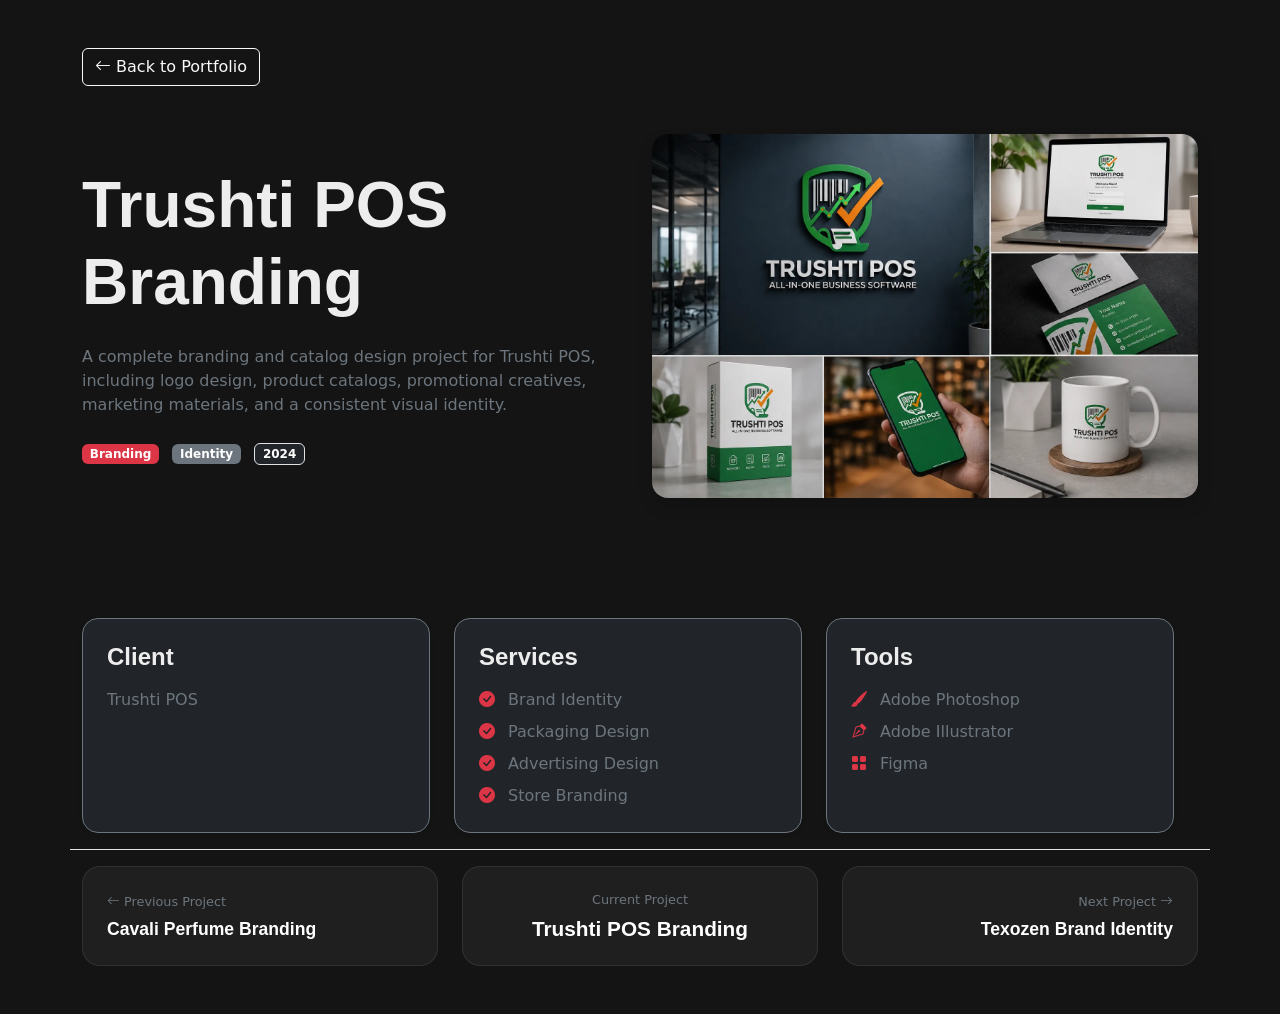
==== Craftivo/projects/trushti.html @ 566e89a0 "Add portfolio project pages and update portfolio design" ====
<!DOCTYPE html>
<html lang="en">

<head>

    <meta charset="UTF-8">
    <meta name="viewport" content="width=device-width, initial-scale=1.0">

    <title>Trushti POS Branding | Shaikh Saleb</title>

    <!-- Bootstrap -->
    <link href="../assets/vendor/bootstrap/css/bootstrap.min.css" rel="stylesheet">
    <link href="../assets/vendor/bootstrap-icons/bootstrap-icons.css" rel="stylesheet">
    <link href="../assets/vendor/glightbox/css/glightbox.min.css" rel="stylesheet">


    <!-- AOS Animation -->
    <link href="../assets/vendor/aos/aos.css" rel="stylesheet">

    <!-- Main CSS -->
    <link href="../assets/css/main.css" rel="stylesheet">

</head>

<body style="background:#161616;color:#fff;">

    <section class="py-5">

<div class="container">

<a href="../index.html"
class="btn btn-outline-light mb-5"
data-aos="fade-right">

<i class="bi bi-arrow-left"></i>
Back to Portfolio

</a>

<div class="row align-items-center gy-5">

<div class="col-lg-6"
data-aos="fade-right"
data-aos-duration="1000">

<h1 class="display-3 fw-bold">

Trushti POS Branding
</h1>
<p class="text-secondary mt-4">

A complete branding and catalog design project for Trushti POS,
including logo design, product catalogs, promotional creatives,
marketing materials, and a consistent visual identity.

</p>

<div class="mt-4">

<span class="badge bg-danger me-2">
Branding
</span>

<span class="badge bg-secondary me-2">
Identity
</span>

<span class="badge bg-dark border">
2024
</span>

</div>

</div>

<div class="col-lg-6"
data-aos="zoom-in"
data-aos-delay="200">


<img
src="../assets/img/portfolio/trushti.png"
class="img-fluid rounded-4 shadow gallery-img"
alt="Trushti POS">

</a>

</div>

</div>

<div class="row mt-5">


<div class="row mt-5 gy-4">

  <!-- Client -->
  <div class="col-lg-4"
       data-aos="fade-up"
       data-aos-delay="100">

    <div class="card bg-dark border-secondary h-100 shadow-sm rounded-4">

      <div class="card-body p-4">

        <h4 class="fw-bold mb-3">Client</h4>

        <p class="text-secondary mb-0">
          Trushti POS
        </p>

      </div>

    </div>

  </div>

  <!-- Services -->
  <div class="col-lg-4"
       data-aos="fade-up"
       data-aos-delay="200">

    <div class="card bg-dark border-secondary h-100 shadow-sm rounded-4">

      <div class="card-body p-4">

        <h4 class="fw-bold mb-3">Services</h4>

        <ul class="list-unstyled text-secondary mb-0">

          <li class="mb-2">
            <i class="bi bi-check-circle-fill text-danger me-2"></i>
            Brand Identity
          </li>

          <li class="mb-2">
            <i class="bi bi-check-circle-fill text-danger me-2"></i>
            Packaging Design
          </li>

          <li class="mb-2">
            <i class="bi bi-check-circle-fill text-danger me-2"></i>
            Advertising Design
          </li>

          <li>
            <i class="bi bi-check-circle-fill text-danger me-2"></i>
            Store Branding
          </li>

        </ul>

      </div>

    </div>

  </div>

  <!-- Tools -->
  <div class="col-lg-4"
       data-aos="fade-up"
       data-aos-delay="300">

    <div class="card bg-dark border-secondary h-100 shadow-sm rounded-4">

      <div class="card-body p-4">

        <h4 class="fw-bold mb-3">Tools</h4>

        <ul class="list-unstyled text-secondary mb-0">

          <li class="mb-2">
            <i class="bi bi-brush-fill text-danger me-2"></i>
            Adobe Photoshop
          </li>

          <li class="mb-2">
            <i class="bi bi-vector-pen text-danger me-2"></i>
            Adobe Illustrator
          </li>

          <li>
            <i class="bi bi-grid-fill text-danger me-2"></i>
            Figma
          </li>

        </ul>

      </div>

    </div>

  </div>

</div>

<!-- ================= Project Gallery ================= -->
<!-- Project Gallery -->
<!--<div class="mt-5">

    <div class="text-center mb-5" data-aos="fade-up">

        <h2 class="fw-bold">
            Project Gallery
        </h2>

        <p class="text-secondary mt-3">
            Explore the complete branding process, promotional creatives,
            packaging concepts and marketing assets designed for this project.
        </p>

    </div>

    <div class="row g-4">

        <!-- Image 1 -->
        <!--<div class="col-lg-6"
             data-aos="zoom-in"
             data-aos-delay="100">

            <div class="hero-image-wrapper">

                <img
                    src="../assets/img/portfolio/phone.png"
                    class="img-fluid rounded-4 shadow-lg"
                    alt="Phone Case Branding">

            </div>

        </div>

        <!-- Image 2 -->
        <!--<div class="col-lg-6"
             data-aos="zoom-in"
             data-aos-delay="200">

            <a href="../assets/img/portfolio/PHONE 3.png"
               class="glightbox"
               data-gallery="phonecase">

                <img
                    src="../assets/img/portfolio/PHONE 3.png"
                    class="img-fluid rounded-4 shadow gallery-img"
                    alt="Phone Case Design 2">

            </a>

        </div>

        <!-- Image 3 -->
        <!--<div class="col-lg-12"
             data-aos="fade-up"
             data-aos-delay="300">

            <a href="../assets/img/portfolio/PHONE 2.png"
               class="glightbox"
               data-gallery="phonecase">

                <img
                    src="../assets/img/portfolio/PHONE 2.png"
                    class="img-fluid rounded-4 shadow gallery-img"
                    alt="Phone Case Design 3">

            </a>

        </div>

        <!-- Image 4 -->
        <!--
        <div class="col-lg-6"
             data-aos="zoom-in"
             data-aos-delay="400">

            <a href="../assets/img/portfolio/1000213687.png"
               class="glightbox"
               data-gallery="phonecase">

                <img
                    src="../assets/img/portfolio/1000213687.png"
                    class="img-fluid rounded-4 shadow gallery-img"
                    alt="Phone Case Design 4">

            </a>

        </div>
        -->

        <!-- Image 5 -->
        <!--
        <div class="col-lg-6"
             data-aos="zoom-in"
             data-aos-delay="500">

            <a href="../assets/img/portfolio/1000213692.png"
               class="glightbox"
               data-gallery="phonecase">

                <img
                    src="../assets/img/portfolio/1000213692.png"
                    class="img-fluid rounded-4 shadow gallery-img"
                    alt="Phone Case Design 5">

            </a>

        </div>
        -->

        <!-- Image 6 -->
        <!--
        <div class="col-lg-4"
             data-aos="fade-up"
             data-aos-delay="600">

            <a href="../assets/img/portfolio/1000213694.png"
               class="glightbox"
               data-gallery="phonecase">

                <img
                    src="../assets/img/portfolio/1000213694.png"
                    class="img-fluid rounded-4 shadow gallery-img"
                    alt="Phone Case Design 6">

            </a>

        </div>
        -->

        <!-- Image 7 -->
        <!--
        <div class="col-lg-4"
             data-aos="fade-up"
             data-aos-delay="700">

            <a href="../assets/img/portfolio/1000213696.png"
               class="glightbox"
               data-gallery="phonecase">

                <img
                    src="../assets/img/portfolio/1000213696.png"
                    class="img-fluid rounded-4 shadow gallery-img"
                    alt="Phone Case Design 7">

            </a>

        </div>
        -->

        <!-- Image 8 -->
        <!--
        <div class="col-lg-4"
             data-aos="fade-up"
             data-aos-delay="800">

            <a href="../assets/img/portfolio/1000213700.png"
               class="glightbox"
               data-gallery="phonecase">

                <img
                    src="../assets/img/portfolio/1000213700.png"
                    class="img-fluid rounded-4 shadow gallery-img"
                    alt="Phone Case Design 8">

            </a>

        </div>
        -->

    
<!-- ================= Project Navigation ================= -->

<!-- ================= Project Navigation ================= -->
<div class="project-navigation mt-3 pt-3 border-top">

    <div class="row justify-content-center g-4">

        <!-- Previous -->
        <div class="col-lg-4 col-md-4" data-aos="fade-right">

            <a href="cavali.html" class="nav-card text-decoration-none">

                <small class="text-secondary">
                    <i class="bi bi-arrow-left"></i>
                    Previous Project
                </small>

                <h5 class="mt-2 mb-0">
                    Cavali Perfume Branding
                </h5>

            </a>

        </div>

        <!-- Current -->
        <div class="col-lg-4 col-md-4" data-aos="fade-up">

            <div class="nav-current text-center">

                <small class="text-secondary">
                    Current Project
                </small>

                <h4 class="mt-2 mb-0">
                    Trushti POS Branding
                </h4>

            </div>

        </div>

        <!-- Next -->
        <div class="col-lg-4 col-md-4" data-aos="fade-left">

            <a href="texozen.html" class="nav-card text-decoration-none text-end">

                <small class="text-secondary">
                    Next Project
                    <i class="bi bi-arrow-right"></i>
                </small>

                <h5 class="mt-2 mb-0">
                    Texozen Brand Identity
                </h5>

            </a>

        </div>

    </div>

</div>

</div>
</section>

<!-- Vendor JS -->
<script src="../assets/vendor/bootstrap/js/bootstrap.bundle.min.js"></script>
<script src="../assets/vendor/aos/aos.js"></script>
<script src="../assets/vendor/glightbox/js/glightbox.min.js"></script>

<script>
AOS.init({
    duration: 900,
    once: true,
    easing: "ease-in-out"
});

GLightbox({
    selector: ".glightbox",
    touchNavigation: true,
    loop: true,
    zoomable: true,
    autoplayVideos: true
});
</script>

</body>
</html>
---- Craftivo/assets/css/main.css ----
/**
* Template Name: Craftivo
* Template URL: https://bootstrapmade.com/craftivo-bootstrap-portfolio-template/
* Updated: Oct 04 2025 with Bootstrap v5.3.8
* Author: BootstrapMade.com
* License: https://bootstrapmade.com/license/
*/

@charset "UTF-8";

/*--------------------------------------------------------------
# Font & Color Variables
# Help: https://bootstrapmade.com/color-system/
--------------------------------------------------------------*/
/* Fonts */
:root {
  --default-font: "Roboto",  system-ui, -apple-system, "Segoe UI", Roboto, "Helvetica Neue", Arial, "Noto Sans", "Liberation Sans", sans-serif, "Apple Color Emoji", "Segoe UI Emoji", "Segoe UI Symbol", "Noto Color Emoji";
  --heading-font: "Mulish",  sans-serif;
  --nav-font: "Raleway",  sans-serif;
}

/* Global Colors - The following color variables are used throughout the website. Updating them here will change the color scheme of the entire website */
:root { 
  --background-color: #141414; /* Background color for the entire website, including individual sections */
  --default-color: #d9d9d9; /* Default color used for the majority of the text content across the entire website */
  --heading-color: #ededed; /* Color for headings, subheadings and title throughout the website */
  --accent-color: #ff4d4f; /* Accent color that represents your brand on the website. It's used for buttons, links, and other elements that need to stand out */
  --surface-color: #1c1c1c; /* The surface color is used as a background of boxed elements within sections, such as cards, icon boxes, or other elements that require a visual separation from the global background. */
  --contrast-color: #ffffff; /* Contrast color for text, ensuring readability against backgrounds of accent, heading, or default colors. */
}

/* Nav Menu Colors - The following color variables are used specifically for the navigation menu. They are separate from the global colors to allow for more customization options */
:root {
  --nav-color: #d9d9d9;  /* The default color of the main navmenu links */
  --nav-hover-color: #ff4d4f; /* Applied to main navmenu links when they are hovered over or active */
  --nav-mobile-background-color: #2e2e2e; /* Used as the background color for mobile navigation menu */
  --nav-dropdown-background-color: #2e2e2e; /* Used as the background color for dropdown items that appear when hovering over primary navigation items */
  --nav-dropdown-color: #d9d9d9; /* Used for navigation links of the dropdown items in the navigation menu. */
  --nav-dropdown-hover-color: #ff4d4f; /* Similar to --nav-hover-color, this color is applied to dropdown navigation links when they are hovered over. */
}

/* Color Presets - These classes override global colors when applied to any section or element, providing reuse of the sam color scheme. */

.light-background {
  --background-color: rgba(41, 41, 41, 0.8);
  --surface-color: #484848;
}

.dark-background {
  --background-color: #060606;
  --default-color: #ffffff;
  --heading-color: #ffffff;
  --surface-color: #252525;
  --contrast-color: #ffffff;
}

/* Smooth scroll */
:root {
  scroll-behavior: smooth;
}

/*--------------------------------------------------------------
# General Styling & Shared Classes
--------------------------------------------------------------*/
body {
  color: var(--default-color);
  background-color: var(--background-color);
  font-family: var(--default-font);
}

a {
  color: var(--accent-color);
  text-decoration: none;
  transition: 0.3s;
}

a:hover {
  color: color-mix(in srgb, var(--accent-color), transparent 25%);
  text-decoration: none;
}

h1,
h2,
h3,
h4,
h5,
h6 {
  color: var(--heading-color);
  font-family: var(--heading-font);
}

/* PHP Email Form Messages
------------------------------*/
.php-email-form .error-message {
  display: none;
  background: #df1529;
  color: #ffffff;
  text-align: left;
  padding: 15px;
  margin-bottom: 24px;
  font-weight: 600;
}

.php-email-form .sent-message {
  display: none;
  color: #ffffff;
  background: #059652;
  text-align: center;
  padding: 15px;
  margin-bottom: 24px;
  font-weight: 600;
}

.php-email-form .loading {
  display: none;
  background: var(--surface-color);
  text-align: center;
  padding: 15px;
  margin-bottom: 24px;
}

.php-email-form .loading:before {
  content: "";
  display: inline-block;
  border-radius: 50%;
  width: 24px;
  height: 24px;
  margin: 0 10px -6px 0;
  border: 3px solid var(--accent-color);
  border-top-color: var(--surface-color);
  animation: php-email-form-loading 1s linear infinite;
}

@keyframes php-email-form-loading {
  0% {
    transform: rotate(0deg);
  }

  100% {
    transform: rotate(360deg);
  }
}

/*--------------------------------------------------------------
# Global Header
--------------------------------------------------------------*/
.header {
  --heading-color: #ffffff;
  color: var(--default-color);
  background-color: var(--background-color);
  padding: 15px 0;
  transition: all 0.5s;
  z-index: 997;
}

.header .logo {
  line-height: 1;
}

.header .logo img {
  max-height: 36px;
  margin-right: 8px;
}

.header .logo h1 {
  font-size: 30px;
  margin: 0;
  font-weight: 400;
  color: var(--heading-color);
}

.header .btn-getstarted,
.header .btn-getstarted:focus {
  color: var(--contrast-color);
  background: var(--accent-color);
  font-size: 14px;
  padding: 8px 25px;
  margin: 0 0 0 30px;
  border-radius: 50px;
  transition: 0.3s;
}

.header .btn-getstarted:hover,
.header .btn-getstarted:focus:hover {
  color: var(--contrast-color);
  background: color-mix(in srgb, var(--accent-color), transparent 15%);
}

@media (max-width: 1200px) {
  .header .logo {
    order: 1;
  }

  .header .btn-getstarted {
    order: 2;
    margin: 0 15px 0 0;
    padding: 6px 15px;
  }

  .header .navmenu {
    order: 3;
  }
}

.scrolled .header {
  box-shadow: 0px 0 18px rgba(0, 0, 0, 0.1);
}

/* Global Header on Scroll
------------------------------*/
.scrolled .header {
  --background-color: rgba(20, 20, 20, 0.8);
}

/* Index Page Header
------------------------------*/
.index-page .header {
  --background-color: rgba(255, 255, 255, 0);
}

/* Index Page Header on Scroll
------------------------------*/
.index-page.scrolled .header {
  --background-color: rgba(20, 20, 20, 0.8);
}

/*--------------------------------------------------------------
# Navigation Menu
--------------------------------------------------------------*/
/* Navmenu - Desktop */
@media (min-width: 1200px) {
  .navmenu {
    padding: 0;
  }

  .navmenu ul {
    margin: 0;
    padding: 0;
    display: flex;
    list-style: none;
    align-items: center;
  }

  .navmenu li {
    position: relative;
  }

  .navmenu a,
  .navmenu a:focus {
    color: var(--nav-color);
    padding: 18px 15px;
    font-size: 16px;
    font-family: var(--nav-font);
    font-weight: 600;
    display: flex;
    align-items: center;
    justify-content: space-between;
    white-space: nowrap;
    transition: 0.3s;
  }

  .navmenu a i,
  .navmenu a:focus i {
    font-size: 12px;
    line-height: 0;
    margin-left: 5px;
    transition: 0.3s;
  }

  .navmenu li:last-child a {
    padding-right: 0;
  }

  .navmenu li:hover>a,
  .navmenu .active,
  .navmenu .active:focus {
    color: var(--nav-hover-color);
  }

  .navmenu .dropdown ul {
    margin: 0;
    padding: 10px 0;
    background: var(--nav-dropdown-background-color);
    display: block;
    position: absolute;
    visibility: hidden;
    left: 14px;
    top: 130%;
    opacity: 0;
    transition: 0.3s;
    border-radius: 4px;
    z-index: 99;
    box-shadow: 0px 0px 30px rgba(0, 0, 0, 0.1);
  }

  .navmenu .dropdown ul li {
    min-width: 200px;
  }

  .navmenu .dropdown ul a {
    padding: 10px 20px;
    font-size: 15px;
    text-transform: none;
    color: var(--nav-dropdown-color);
  }

  .navmenu .dropdown ul a i {
    font-size: 12px;
  }

  .navmenu .dropdown ul a:hover,
  .navmenu .dropdown ul .active:hover,
  .navmenu .dropdown ul li:hover>a {
    color: var(--nav-dropdown-hover-color);
  }

  .navmenu .dropdown:hover>ul {
    opacity: 1;
    top: 100%;
    visibility: visible;
  }

  .navmenu .dropdown .dropdown ul {
    top: 0;
    left: -90%;
    visibility: hidden;
  }

  .navmenu .dropdown .dropdown:hover>ul {
    opacity: 1;
    top: 0;
    left: -100%;
    visibility: visible;
  }
}

/* Navmenu - Mobile */
@media (max-width: 1199px) {
  .mobile-nav-toggle {
    color: var(--nav-color);
    font-size: 28px;
    line-height: 0;
    margin-right: 10px;
    cursor: pointer;
    transition: color 0.3s;
  }

  .navmenu {
    padding: 0;
    z-index: 9997;
  }

  .navmenu ul {
    display: none;
    list-style: none;
    position: absolute;
    inset: 60px 20px 20px 20px;
    padding: 10px 0;
    margin: 0;
    border-radius: 6px;
    background-color: var(--nav-mobile-background-color);
    overflow-y: auto;
    transition: 0.3s;
    z-index: 9998;
    box-shadow: 0px 0px 30px rgba(0, 0, 0, 0.1);
  }

  .navmenu a,
  .navmenu a:focus {
    color: var(--nav-dropdown-color);
    padding: 10px 20px;
    font-family: var(--nav-font);
    font-size: 17px;
    font-weight: 500;
    display: flex;
    align-items: center;
    justify-content: space-between;
    white-space: nowrap;
    transition: 0.3s;
  }

  .navmenu a i,
  .navmenu a:focus i {
    font-size: 12px;
    line-height: 0;
    margin-left: 5px;
    width: 30px;
    height: 30px;
    display: flex;
    align-items: center;
    justify-content: center;
    border-radius: 50%;
    transition: 0.3s;
    background-color: color-mix(in srgb, var(--accent-color), transparent 90%);
  }

  .navmenu a i:hover,
  .navmenu a:focus i:hover {
    background-color: var(--accent-color);
    color: var(--contrast-color);
  }

  .navmenu a:hover,
  .navmenu .active,
  .navmenu .active:focus {
    color: var(--nav-dropdown-hover-color);
  }

  .navmenu .active i,
  .navmenu .active:focus i {
    background-color: var(--accent-color);
    color: var(--contrast-color);
    transform: rotate(180deg);
  }

  .navmenu .dropdown ul {
    position: static;
    display: none;
    z-index: 99;
    padding: 10px 0;
    margin: 10px 20px;
    background-color: var(--nav-dropdown-background-color);
    border: 1px solid color-mix(in srgb, var(--default-color), transparent 90%);
    box-shadow: none;
    transition: all 0.5s ease-in-out;
  }

  .navmenu .dropdown ul ul {
    background-color: rgba(33, 37, 41, 0.1);
  }

  .navmenu .dropdown>.dropdown-active {
    display: block;
    background-color: rgba(33, 37, 41, 0.03);
  }

  .mobile-nav-active {
    overflow: hidden;
  }

  .mobile-nav-active .mobile-nav-toggle {
    color: #fff;
    position: absolute;
    font-size: 32px;
    top: 15px;
    right: 15px;
    margin-right: 0;
    z-index: 9999;
  }

  .mobile-nav-active .navmenu {
    position: fixed;
    overflow: hidden;
    inset: 0;
    background: rgba(33, 37, 41, 0.8);
    transition: 0.3s;
  }

  .mobile-nav-active .navmenu>ul {
    display: block;
  }
}

/*--------------------------------------------------------------
# Global Footer
--------------------------------------------------------------*/
.footer {
  color: var(--default-color);
  background-color: var(--background-color);
  font-size: 14px;
  padding-bottom: 50px;
  position: relative;
}

.footer .footer-top {
  padding-top: 50px;
  border-top: 1px solid color-mix(in srgb, var(--default-color), transparent 90%);
}

.footer .footer-about .logo {
  line-height: 1;
  margin-bottom: 25px;
}

.footer .footer-about .logo img {
  max-height: 40px;
  margin-right: 6px;
}

.footer .footer-about .logo span {
  color: var(--heading-color);
  font-size: 30px;
  font-weight: 700;
  letter-spacing: 1px;
  font-family: var(--heading-font);
}

.footer .footer-about p {
  font-size: 14px;
  font-family: var(--heading-font);
}

.footer .social-links a {
  display: flex;
  align-items: center;
  justify-content: center;
  width: 40px;
  height: 40px;
  border-radius: 50%;
  border: 1px solid color-mix(in srgb, var(--default-color), transparent 50%);
  font-size: 16px;
  color: color-mix(in srgb, var(--default-color), transparent 50%);
  margin-right: 10px;
  transition: 0.3s;
}

.footer .social-links a:hover {
  color: var(--accent-color);
  border-color: var(--accent-color);
}

.footer h4 {
  font-size: 16px;
  font-weight: bold;
  position: relative;
  padding-bottom: 12px;
}

.footer .footer-links {
  margin-bottom: 30px;
}

.footer .footer-links ul {
  list-style: none;
  padding: 0;
  margin: 0;
}

.footer .footer-links ul i {
  padding-right: 2px;
  font-size: 12px;
  line-height: 0;
}

.footer .footer-links ul li {
  padding: 10px 0;
  display: flex;
  align-items: center;
}

.footer .footer-links ul li:first-child {
  padding-top: 0;
}

.footer .footer-links ul a {
  color: color-mix(in srgb, var(--default-color), transparent 20%);
  display: inline-block;
  line-height: 1;
}

.footer .footer-links ul a:hover {
  color: var(--accent-color);
}

.footer .footer-contact p {
  margin-bottom: 5px;
}

.footer .copyright {
  padding-top: 25px;
  padding-bottom: 25px;
  background-color: color-mix(in srgb, var(--default-color), transparent 95%);
}

.footer .copyright p {
  margin-bottom: 0;
}

.footer .credits {
  margin-top: 6px;
  font-size: 13px;
}

/*--------------------------------------------------------------
# Preloader
--------------------------------------------------------------*/
#preloader {
  position: fixed;
  inset: 0;
  z-index: 999999;
  overflow: hidden;
  background: var(--background-color);
  transition: all 0.6s ease-out;
}

#preloader:before {
  content: "";
  position: fixed;
  top: calc(50% - 30px);
  left: calc(50% - 30px);
  border: 6px solid #ffffff;
  border-color: var(--accent-color) transparent var(--accent-color) transparent;
  border-radius: 50%;
  width: 60px;
  height: 60px;
  animation: animate-preloader 1.5s linear infinite;
}

@keyframes animate-preloader {
  0% {
    transform: rotate(0deg);
  }

  100% {
    transform: rotate(360deg);
  }
}

/*--------------------------------------------------------------
# Scroll Top Button
--------------------------------------------------------------*/
.scroll-top {
  position: fixed;
  visibility: hidden;
  opacity: 0;
  right: 15px;
  bottom: 15px;
  z-index: 99999;
  background-color: var(--accent-color);
  width: 40px;
  height: 40px;
  border-radius: 4px;
  transition: all 0.4s;
}

.scroll-top i {
  font-size: 24px;
  color: var(--contrast-color);
  line-height: 0;
}

.scroll-top:hover {
  background-color: color-mix(in srgb, var(--accent-color), transparent 20%);
  color: var(--contrast-color);
}

.scroll-top.active {
  visibility: visible;
  opacity: 1;
}

/*--------------------------------------------------------------
# Disable aos animation delay on mobile devices
--------------------------------------------------------------*/
@media screen and (max-width: 768px) {
  [data-aos-delay] {
    transition-delay: 0 !important;
  }
}

/*--------------------------------------------------------------
# Global Page Titles & Breadcrumbs
--------------------------------------------------------------*/
.page-title {
  color: var(--default-color);
  background-color: var(--background-color);
  padding: 20px 0;
  position: relative;
}

.page-title h1 {
  font-size: 28px;
  font-weight: 700;
  margin: 0;
}

.page-title .breadcrumbs ol {
  display: flex;
  flex-wrap: wrap;
  list-style: none;
  padding: 0 0 10px 0;
  margin: 0;
  font-size: 14px;
  font-weight: 400;
}

.page-title .breadcrumbs ol li+li {
  padding-left: 10px;
}

.page-title .breadcrumbs ol li+li::before {
  content: "/";
  display: inline-block;
  padding-right: 10px;
  color: color-mix(in srgb, var(--default-color), transparent 70%);
}

/*--------------------------------------------------------------
# Global Sections
--------------------------------------------------------------*/
section,
.section {
  color: var(--default-color);
  background-color: var(--background-color);
  padding: 60px 0;
  scroll-margin-top: 90px;
  overflow: clip;
}

@media (max-width: 1199px) {

  section,
  .section {
    scroll-margin-top: 66px;
  }
}

/*--------------------------------------------------------------
# Global Section Titles
--------------------------------------------------------------*/
.section-title {
  text-align: center;
  padding-bottom: 60px;
  position: relative;
}

.section-title h2 {
  font-size: 3.5rem;
  font-weight: 300;
  line-height: 1.2;
  color: var(--heading-color);
  margin-bottom: 1.5rem;
  letter-spacing: -1px;
}

@media (max-width: 768px) {
  .section-title h2 {
    font-size: 2.5rem;
  }
}

.section-title .subtitle {
  display: inline-block;
  font-size: 0.875rem;
  font-weight: 400;
  color: var(--accent-color);
  text-transform: uppercase;
  letter-spacing: 2px;
  margin-bottom: 1.5rem;
  position: relative;
}

.section-title .subtitle::after {
  content: "";
  position: absolute;
  bottom: -8px;
  left: 50%;
  transform: translateX(-50%);
  width: 40px;
  height: 1px;
  background: var(--accent-color);
}

.section-title p {
  font-size: 1.125rem;
  line-height: 1.8;
  color: color-mix(in srgb, var(--default-color), transparent 25%);
  max-width: 900px;
  margin: 0 auto;
  text-wrap: balance;
}

/*--------------------------------------------------------------
# Hero Section
--------------------------------------------------------------*/
.hero {
  padding-top: 80px;
  min-height: 100vh;
  position: relative;
  display: flex;
  align-items: center;
  justify-content: center;
  overflow: hidden;
  padding-bottom: 80px;
}

.hero img {
  position: absolute;
  inset: 0;
  display: block;
  width: 100%;
  height: 100%;
  object-fit: cover;
  z-index: 1;
}

.hero:before {
  content: "";
  background: color-mix(in srgb, var(--background-color), transparent 30%);
  position: absolute;
  inset: 0;
  z-index: 2;
  border-radius: 0;
}

.hero .container {
  position: relative;
  z-index: 3;
}

.hero h2 {
  margin: 0;
  font-size: 48px;
  font-weight: 700;
}

.hero p {
  margin: 10px 0 0 0;
  font-size: 24px;
  color: color-mix(in srgb, var(--default-color), transparent 20%);
}

.hero p span {
  color: var(--accent-color);
  letter-spacing: 1px;
  border-bottom: 2px solid var(--accent-color);
}

.hero .social-links {
  margin-top: 30px;
  display: flex;
  justify-content: center;
  gap: 15px;
}

.hero .social-links a {
  display: flex;
  align-items: center;
  justify-content: center;
  width: 50px;
  height: 50px;
  border-radius: 50%;
  background: color-mix(in srgb, var(--default-color), transparent 92%);
  color: var(--default-color);
  font-size: 20px;
  transition: 0.3s;
}

.hero .social-links a:hover {
  background: var(--accent-color);
  color: var(--contrast-color);
  transform: translateY(-3px);
}

@media (max-width: 768px) {
  .hero h2 {
    font-size: 32px;
  }

  .hero p {
    font-size: 20px;
  }
}

/*--------------------------------------------------------------
# About Section
--------------------------------------------------------------*/
.about {
  overflow: hidden;
  position: relative;
}

.about::before {
  content: "";
  position: absolute;
  top: -50%;
  right: -20%;
  width: 800px;
  height: 800px;
  background: radial-gradient(circle, color-mix(in srgb, var(--accent-color), transparent 85%) 0%, transparent 70%);
  border-radius: 50%;
  z-index: 0;
  pointer-events: none;
}

.about .container {
  position: relative;
  z-index: 1;
}

.about .profile-card {
  background: var(--surface-color);
  border-radius: 24px;
  padding: 40px;
  box-shadow: 0 8px 30px rgba(0, 0, 0, 0.08);
  position: sticky;
  top: 100px;
}

.about .profile-card .profile-header {
  text-align: center;
  padding-bottom: 30px;
  border-bottom: 1px solid color-mix(in srgb, var(--default-color), transparent 90%);
}

.about .profile-card .profile-header .profile-avatar {
  width: 140px;
  height: 140px;
  margin: 0 auto 24px;
  position: relative;
  border-radius: 50%;
  padding: 6px;
  background: linear-gradient(135deg, var(--accent-color), color-mix(in srgb, var(--accent-color), #ff6b9d 50%));
}

.about .profile-card .profile-header .profile-avatar img {
  width: 100%;
  height: 100%;
  object-fit: cover;
  border-radius: 50%;
  border: 4px solid var(--surface-color);
}

.about .profile-card .profile-header .profile-avatar .status-indicator {
  position: absolute;
  bottom: 8px;
  right: 8px;
  width: 24px;
  height: 24px;
  background: #10b981;
  border: 4px solid var(--surface-color);
  border-radius: 50%;
  animation: pulse 2s infinite;
}

.about .profile-card .profile-header h3 {
  font-size: 24px;
  font-weight: 700;
  margin-bottom: 8px;
  color: var(--heading-color);
}

.about .profile-card .profile-header .role {
  display: inline-block;
  font-size: 15px;
  color: var(--accent-color);
  font-weight: 500;
  margin-bottom: 16px;
}

.about .profile-card .profile-header .rating {
  display: flex;
  align-items: center;
  justify-content: center;
  gap: 4px;
  margin-top: 12px;
}

.about .profile-card .profile-header .rating i {
  color: #fbbf24;
  font-size: 16px;
}

.about .profile-card .profile-header .rating span {
  margin-left: 8px;
  font-weight: 600;
  color: var(--default-color);
  font-size: 15px;
}

.about .profile-card .profile-stats {
  display: grid;
  grid-template-columns: repeat(3, 1fr);
  gap: 20px;
  padding: 30px 0;
  border-bottom: 1px solid color-mix(in srgb, var(--default-color), transparent 90%);
}

.about .profile-card .profile-stats .stat-item {
  text-align: center;
}

.about .profile-card .profile-stats .stat-item h4 {
  font-size: 28px;
  font-weight: 700;
  color: var(--accent-color);
  margin-bottom: 6px;
}

.about .profile-card .profile-stats .stat-item p {
  font-size: 13px;
  color: color-mix(in srgb, var(--default-color), transparent 30%);
  text-transform: uppercase;
  letter-spacing: 0.5px;
  margin: 0;
}

.about .profile-card .profile-actions {
  display: flex;
  flex-direction: column;
  gap: 12px;
  padding: 30px 0;
  border-bottom: 1px solid color-mix(in srgb, var(--default-color), transparent 90%);
}

.about .profile-card .profile-actions a {
  display: flex;
  align-items: center;
  justify-content: center;
  gap: 10px;
  padding: 14px 24px;
  border-radius: 12px;
  font-weight: 600;
  font-size: 15px;
  text-decoration: none;
  transition: all 0.3s ease;
}

.about .profile-card .profile-actions a.btn-primary {
  background: var(--accent-color);
  color: var(--contrast-color);
}

.about .profile-card .profile-actions a.btn-primary:hover {
  background: color-mix(in srgb, var(--accent-color), #000 15%);
  transform: translateY(-2px);
  box-shadow: 0 6px 20px rgba(0, 0, 0, 0.15);
}

.about .profile-card .profile-actions a.btn-secondary {
  background: color-mix(in srgb, var(--accent-color), transparent 90%);
  color: var(--accent-color);
}

.about .profile-card .profile-actions a.btn-secondary:hover {
  background: color-mix(in srgb, var(--accent-color), transparent 85%);
}

.about .profile-card .profile-actions a i {
  font-size: 18px;
}

.about .profile-card .social-connect {
  display: flex;
  justify-content: center;
  gap: 12px;
  padding-top: 30px;
}

.about .profile-card .social-connect a {
  width: 44px;
  height: 44px;
  display: flex;
  align-items: center;
  justify-content: center;
  background: color-mix(in srgb, var(--default-color), transparent 94%);
  border-radius: 12px;
  color: var(--default-color);
  font-size: 18px;
  transition: all 0.3s ease;
}

.about .profile-card .social-connect a:hover {
  background: var(--accent-color);
  color: var(--contrast-color);
  transform: translateY(-3px);
}

.about .content-wrapper .bio-section {
  margin-bottom: 50px;
}

.about .content-wrapper .bio-section .section-tag {
  display: inline-block;
  padding: 6px 16px;
  background: color-mix(in srgb, var(--accent-color), transparent 90%);
  color: var(--accent-color);
  border-radius: 20px;
  font-size: 13px;
  font-weight: 600;
  text-transform: uppercase;
  letter-spacing: 0.5px;
  margin-bottom: 16px;
}

.about .content-wrapper .bio-section h2 {
  font-size: 36px;
  font-weight: 700;
  color: var(--heading-color);
  margin-bottom: 24px;
  line-height: 1.2;
}

.about .content-wrapper .bio-section p {
  font-size: 16px;
  line-height: 1.8;
  color: var(--default-color);
  margin-bottom: 16px;
}

.about .content-wrapper .bio-section p:last-child {
  margin-bottom: 0;
}

.about .content-wrapper .details-grid {
  display: grid;
  grid-template-columns: repeat(2, 1fr);
  gap: 24px;
  margin-bottom: 50px;
}

.about .content-wrapper .details-grid .detail-item {
  display: flex;
  align-items: center;
  gap: 16px;
  padding: 24px;
  background: var(--surface-color);
  border-radius: 16px;
  border: 1px solid color-mix(in srgb, var(--default-color), transparent 92%);
  transition: all 0.3s ease;
}

.about .content-wrapper .details-grid .detail-item:hover {
  border-color: var(--accent-color);
  transform: translateY(-3px);
  box-shadow: 0 8px 24px rgba(0, 0, 0, 0.08);
}

.about .content-wrapper .details-grid .detail-item i {
  font-size: 28px;
  color: var(--accent-color);
  flex-shrink: 0;
}

.about .content-wrapper .details-grid .detail-item .detail-content span {
  display: block;
  font-size: 13px;
  color: color-mix(in srgb, var(--default-color), transparent 40%);
  text-transform: uppercase;
  letter-spacing: 0.5px;
  margin-bottom: 4px;
}

.about .content-wrapper .details-grid .detail-item .detail-content strong {
  display: block;
  font-size: 16px;
  color: var(--heading-color);
  font-weight: 600;
}

.about .content-wrapper .skills-showcase .section-tag {
  display: inline-block;
  padding: 6px 16px;
  background: color-mix(in srgb, var(--accent-color), transparent 90%);
  color: var(--accent-color);
  border-radius: 20px;
  font-size: 13px;
  font-weight: 600;
  text-transform: uppercase;
  letter-spacing: 0.5px;
  margin-bottom: 16px;
}

.skills-showcase h3{
    font-size:48px;
    font-weight:700;
    color:#fff;
    text-align:center;
    margin-bottom:45px;
}

.about .content-wrapper .skills-showcase .skills-list .skill-item {
  margin-bottom: 28px;
}

.about .content-wrapper .skills-showcase .skills-list .skill-item .skill-info {
  display: flex;
  justify-content: space-between;
  align-items: center;
  margin-bottom: 10px;
}

.about .content-wrapper .skills-showcase .skills-list .skill-item .skill-info .skill-name {
  font-size: 15px;
  font-weight: 600;
  color: var(--heading-color);
}

.about .content-wrapper .skills-showcase .skills-list .skill-item .skill-info .skill-percent {
  font-size: 15px;
  font-weight: 700;
  color: var(--accent-color);
}

.about .content-wrapper .skills-showcase .skills-list .skill-item .progress {
  height: 10px;
  border-radius: 10px;
  background: color-mix(in srgb, var(--default-color), transparent 94%);
  overflow: hidden;
}

.about .content-wrapper .skills-showcase .skills-list .skill-item .progress .progress-bar {
  width: 0;
  height: 100%;
  background: linear-gradient(90deg, var(--accent-color), color-mix(in srgb, var(--accent-color), #ff6b9d 50%));
  border-radius: 10px;
  transition: width 1.5s cubic-bezier(0.65, 0, 0.35, 1);
  position: relative;
}

.about .content-wrapper .skills-showcase .skills-list .skill-item .progress .progress-bar::after {
  content: "";
  position: absolute;
  top: 0;
  left: 0;
  right: 0;
  bottom: 0;
  background: linear-gradient(90deg, transparent, rgba(255, 255, 255, 0.4), transparent);
  animation: shimmer 2s infinite;
}

@keyframes pulse {

  0%,
  100% {
    opacity: 1;
  }

  50% {
    opacity: 0.6;
  }
}

@keyframes shimmer {
  0% {
    transform: translateX(-100%);
  }

  100% {
    transform: translateX(100%);
  }
}

@media (max-width: 992px) {
  .about .profile-card {
    position: static;
    margin-bottom: 40px;
  }

  .about .content-wrapper .bio-section h2 {
    font-size: 30px;
  }

  .about .content-wrapper .details-grid {
    grid-template-columns: 1fr;
  }

  .about .content-wrapper .skills-showcase h3 {
    font-size: 24px;
  }
}

@media (max-width: 576px) {
  .about .profile-card {
    padding: 30px 20px;
  }

  .about .profile-card .profile-header .profile-avatar {
    width: 120px;
    height: 120px;
  }

  .about .profile-card .profile-stats {
    grid-template-columns: repeat(3, 1fr);
    gap: 16px;
  }

  .about .profile-card .profile-stats .stat-item h4 {
    font-size: 24px;
  }

  .about .content-wrapper .bio-section h2 {
    font-size: 26px;
  }

  .about .content-wrapper .details-grid .detail-item {
    padding: 18px;
  }

  .about .content-wrapper .details-grid .detail-item i {
    font-size: 24px;
  }
}
/* =====================================================
   RESUME SECTION
===================================================== */

.resume .section-header{
    margin-bottom:40px;
}

.resume .section-badge{
    display:inline-block;
    padding:7px 18px;
    background:rgba(255,77,90,.12);
    color:#ff4d5a;
    border-radius:30px;
    font-size:13px;
    font-weight:600;
    text-transform:uppercase;
    letter-spacing:.5px;
    margin-bottom:18px;
}

.resume .section-header h2{
    font-size:34px;
    font-weight:700;
    margin-bottom:18px;
}

.resume .section-header p{
    color:#a7a7a7;
    line-height:1.8;
}


/* =====================================================
   EXPERIENCE + EDUCATION LIST
===================================================== */

.experience-cards,
.education-cards{
    display:flex;
    flex-direction:column;
    gap:30px;
}


/* =====================================================
   CARD
===================================================== */

.exp-card{

    background:#181818;

    border:1px solid rgba(255,255,255,.07);

    border-radius:18px;

    padding:28px;

    transition:.35s;

    position:relative;

    overflow:hidden;

}

.exp-card::before{

    content:"";

    position:absolute;

    top:0;

    left:0;

    width:100%;

    height:4px;

    background:#ff4d5a;

    transform:scaleX(0);

    transition:.35s;

}

.exp-card:hover{

    transform:translateY(-8px);

    border-color:#ff4d5a;

    box-shadow:0 15px 45px rgba(0,0,0,.35);

}

.exp-card:hover::before{

    transform:scaleX(1);

}

.exp-card.featured{

    border-color:rgba(255,77,90,.4);

}


/* =====================================================
   HEADER
===================================================== */

.exp-card .card-header{

    display:flex;

    justify-content:space-between;

    align-items:center;

    margin-bottom:25px;

}

.company-logo{

    width:58px;

    height:58px;

    border-radius:15px;

    display:flex;

    justify-content:center;

    align-items:center;

    background:linear-gradient(135deg,#ff4d5a,#ff7b6d);

}

.company-logo i{

    font-size:24px;

    color:#fff;

}

.period-badge{

    background:rgba(255,77,90,.12);

    color:#ff4d5a;

    padding:8px 18px;

    border-radius:30px;

    font-size:13px;

    font-weight:600;

}


/* =====================================================
   BODY
===================================================== */

.card-body h3{

    font-size:24px;

    margin-bottom:8px;

}

.company-name{

    color:#b9b9b9;

    font-weight:500;

    margin-bottom:12px;

}

.duration{

    display:inline-flex;

    align-items:center;

    gap:8px;

    padding:7px 15px;

    background:rgba(255,77,90,.08);

    border-radius:30px;

    color:#ff4d5a;

    font-size:14px;

    margin-bottom:22px;

}

.description{

    color:#a9a9a9;

    line-height:1.8;

    margin-bottom:24px;

}


/* =====================================================
   SKILL TAGS
===================================================== */

.skills-tags{

    display:flex;

    flex-wrap:wrap;

    gap:10px;

}

.skill-tag{

    padding:8px 15px;

    border-radius:25px;

    background:rgba(255,255,255,.05);

    border:1px solid rgba(255,255,255,.08);

    color:#fff;

    font-size:13px;

    transition:.3s;

}

.skill-tag:hover{

    background:#ff4d5a;

    border-color:#ff4d5a;

}


/* =====================================================
   COLUMN SPACING
===================================================== */

.experience-section{

    padding-right:20px;

}

.education-section{

    padding-left:20px;

}


/* =====================================================
   RESPONSIVE
===================================================== */

@media(max-width:991px){

.experience-section{

padding-right:0;

margin-bottom:60px;

}

.education-section{

padding-left:0;

}

}

@media(max-width:768px){

.exp-card{

padding:22px;

}

.card-header{

flex-direction:column;

align-items:flex-start;

gap:18px;

}

.section-header h2{

font-size:28px;

}

}
/*--------------------------------------------------------------
# Services Section
--------------------------------------------------------------*/
.services .service-item {
  background: var(--surface-color);
  border: 2px solid color-mix(in srgb, var(--default-color), transparent 90%);
  border-radius: 16px;
  padding: 35px 25px;
  text-align: center;
  height: 100%;
  transition: all 0.3s ease;
  position: relative;
  overflow: hidden;
}

.services .service-item::before {
  content: "";
  position: absolute;
  top: 0;
  left: 0;
  width: 100%;
  height: 4px;
  background: linear-gradient(90deg, var(--accent-color), color-mix(in srgb, var(--accent-color), transparent 50%));
  transform: scaleX(0);
  transform-origin: left;
  transition: transform 0.3s ease;
}

.services .service-item:hover {
  border-color: var(--accent-color);
  transform: translateY(-5px);
  box-shadow: 0 15px 35px rgba(0, 0, 0, 0.1);
}

.services .service-item:hover::before {
  transform: scaleX(1);
}

.services .service-item:hover .icon-wrapper {
  background: var(--accent-color);
  color: var(--contrast-color);
  transform: rotate(5deg) scale(1.05);
}

.services .service-item:hover .read-more {
  color: var(--accent-color);
}

.services .service-item:hover .read-more i {
  transform: translateX(5px);
}

.services .service-item.featured {
  border-color: var(--accent-color);
  box-shadow: 0 10px 30px rgba(54, 144, 231, 0.15);
}

.services .service-item.featured::before {
  transform: scaleX(1);
}

.services .featured-tag {
  position: absolute;
  top: 15px;
  right: -30px;
  background: var(--accent-color);
  color: var(--contrast-color);
  padding: 5px 35px;
  font-size: 11px;
  font-weight: 700;
  text-transform: uppercase;
  letter-spacing: 1px;
  transform: rotate(45deg);
  box-shadow: 0 3px 10px rgba(54, 144, 231, 0.3);
}

.services .icon-wrapper {
  width: 70px;
  height: 70px;
  margin: 0 auto 20px;
  background: color-mix(in srgb, var(--accent-color), transparent 90%);
  color: var(--accent-color);
  border-radius: 12px;
  display: flex;
  align-items: center;
  justify-content: center;
  transition: all 0.3s ease;
}

.services .icon-wrapper i {
  font-size: 32px;
}

.services h4 {
  font-size: 20px;
  font-weight: 700;
  margin-bottom: 12px;
  color: var(--heading-color);
}

.services p {
  font-size: 14px;
  line-height: 1.6;
  color: color-mix(in srgb, var(--default-color), transparent 25%);
  margin-bottom: 20px;
}

.services .read-more {
  display: inline-flex;
  align-items: center;
  gap: 6px;
  color: var(--heading-color);
  font-weight: 600;
  font-size: 14px;
  text-decoration: none;
  transition: all 0.3s ease;
}

.services .read-more i {
  font-size: 14px;
  transition: transform 0.3s ease;
}

.services .cta-box {
  background: linear-gradient(135deg, var(--accent-color), color-mix(in srgb, var(--accent-color), #667eea 40%));
  border-radius: 20px;
  padding: 45px 50px;
  color: var(--contrast-color);
  position: relative;
  overflow: hidden;
}

.services .cta-box::before {
  content: "";
  position: absolute;
  top: -50%;
  right: -20%;
  width: 400px;
  height: 400px;
  background: color-mix(in srgb, var(--contrast-color), transparent 90%);
  border-radius: 50%;
  z-index: 0;
}

.services .cta-box .row {
  position: relative;
  z-index: 1;
}

.services .cta-box h3 {
  font-size: 26px;
  font-weight: 700;
  margin-bottom: 10px;
  color: var(--contrast-color);
}

.services .cta-box p {
  font-size: 15px;
  margin-bottom: 0;
  color: color-mix(in srgb, var(--contrast-color), transparent 15%);
}

.services .cta-box .cta-btn {
  display: inline-block;
  background: var(--contrast-color);
  color: var(--accent-color);
  padding: 14px 35px;
  border-radius: 50px;
  font-weight: 700;
  font-size: 15px;
  text-decoration: none;
  transition: all 0.3s ease;
  box-shadow: 0 8px 20px rgba(0, 0, 0, 0.15);
}

.services .cta-box .cta-btn:hover {
  transform: translateY(-3px);
  box-shadow: 0 12px 30px rgba(0, 0, 0, 0.25);
  color: var(--accent-color);
}

@media (max-width: 992px) {
  .services .cta-box {
    padding: 35px 30px;
  }

  .services .cta-box h3 {
    font-size: 22px;
    margin-bottom: 8px;
  }

  .services .cta-box p {
    font-size: 14px;
    margin-bottom: 20px;
  }

  .services .cta-box .cta-btn {
    margin-top: 10px;
  }
}

@media (max-width: 768px) {
  .services .service-item {
    padding: 30px 20px;
    margin-bottom: 20px;
  }

  .services .icon-wrapper {
    width: 60px;
    height: 60px;
    margin-bottom: 18px;
  }

  .services .icon-wrapper i {
    font-size: 28px;
  }

  .services h4 {
    font-size: 18px;
  }

  .services p {
    font-size: 13px;
  }

  .services .cta-box {
    padding: 30px 25px;
    text-align: center;
  }

  .services .cta-box::before {
    width: 300px;
    height: 300px;
  }
}

/*--------------------------------------------------------------
# Portfolio Section
--------------------------------------------------------------*/
.portfolio .portfolio-filters {
  display: flex;
  justify-content: center;
  flex-wrap: wrap;
  gap: 12px;
  margin-bottom: 50px;
  padding: 0;
  list-style: none;
}

@media (max-width: 768px) {
  .portfolio .portfolio-filters {
    gap: 8px;
    margin-bottom: 35px;
  }
}

.portfolio .portfolio-filters li {
  padding: 10px 20px;
  font-size: 14px;
  font-weight: 500;
  border-radius: 6px;
  cursor: pointer;
  transition: all 0.3s ease;
  background-color: transparent;
  color: var(--default-color);
  border: 1px solid color-mix(in srgb, var(--default-color), transparent 80%);
}

@media (max-width: 768px) {
  .portfolio .portfolio-filters li {
    padding: 8px 16px;
    font-size: 13px;
  }
}

.portfolio .portfolio-filters li:hover {
  color: var(--accent-color);
  border-color: var(--accent-color);
}

.portfolio .portfolio-filters li.filter-active {
  background-color: var(--accent-color);
  color: var(--contrast-color);
  border-color: var(--accent-color);
}

.portfolio .portfolio-card {
  position: relative;
  margin-bottom: 30px;
}

.portfolio .portfolio-card .portfolio-image-container {
  position: relative;
  overflow: hidden;
  border-radius: 8px;
  aspect-ratio: 4/3;
}

.portfolio .portfolio-card .portfolio-image-container img {
  width: 100%;
  height: 100%;
  object-fit: cover;
  transition: transform 0.5s ease;
}

.portfolio .portfolio-card .portfolio-image-container .portfolio-overlay {
  position: absolute;
  top: 0;
  left: 0;
  right: 0;
  bottom: 0;
  background: linear-gradient(to bottom, transparent 0%, rgba(0, 0, 0, 0.8) 100%);
  opacity: 0;
  transition: opacity 0.3s ease;
  display: flex;
  flex-direction: column;
  justify-content: space-between;
  padding: 25px;
}

.portfolio .portfolio-card .portfolio-image-container .portfolio-overlay .portfolio-info {
  align-self: flex-start;
}

.portfolio .portfolio-card .portfolio-image-container .portfolio-overlay .portfolio-info .project-category {
  display: inline-block;
  font-size: 12px;
  font-weight: 600;
  text-transform: uppercase;
  color: var(--accent-color);
  background-color: rgba(255, 255, 255, 0.9);
  padding: 4px 10px;
  border-radius: 4px;
  margin-bottom: 8px;
  letter-spacing: 0.5px;
}

.portfolio .portfolio-card .portfolio-image-container .portfolio-overlay .portfolio-info h4 {
  color: white;
  font-size: 18px;
  font-weight: 600;
  margin: 0;
  line-height: 1.3;
}

.portfolio .portfolio-card .portfolio-image-container .portfolio-overlay .portfolio-actions {
  display: flex;
  gap: 10px;
  align-self: flex-end;
}

.portfolio .portfolio-card .portfolio-image-container .portfolio-overlay .portfolio-actions a {
  width: 40px;
  height: 40px;
  background-color: rgba(255, 255, 255, 0.9);
  color: var(--accent-color);
  border-radius: 50%;
  display: flex;
  align-items: center;
  justify-content: center;
  font-size: 16px;
  transition: all 0.3s ease;
  text-decoration: none;
}

.portfolio .portfolio-card .portfolio-image-container .portfolio-overlay .portfolio-actions a:hover {
  background-color: var(--accent-color);
  color: var(--contrast-color);
  transform: scale(1.1);
}

.portfolio .portfolio-card .portfolio-meta {
  display: flex;
  justify-content: space-between;
  align-items: center;
  margin-top: 15px;
}

.portfolio .portfolio-card .portfolio-meta .project-tags {
  display: flex;
  gap: 8px;
}

.portfolio .portfolio-card .portfolio-meta .project-tags .tag {
  font-size: 11px;
  font-weight: 500;
  padding: 4px 10px;
  border-radius: 12px;
  background-color: color-mix(in srgb, var(--accent-color), transparent 90%);
  color: var(--accent-color);
  text-transform: uppercase;
  letter-spacing: 0.3px;
}

.portfolio .portfolio-card .portfolio-meta .project-year {
  font-size: 12px;
  font-weight: 500;
  color: color-mix(in srgb, var(--default-color), transparent 40%);
}

.portfolio .portfolio-card:hover .portfolio-image-container img {
  transform: scale(1.05);
}

.portfolio .portfolio-card:hover .portfolio-image-container .portfolio-overlay {
  opacity: 1;
}

.portfolio .portfolio-bottom {
  margin-top: 60px;
  padding-top: 40px;
  border-top: 1px solid color-mix(in srgb, var(--default-color), transparent 90%);
}

.portfolio .portfolio-bottom h3 {
  font-size: 24px;
  font-weight: 700;
  margin-bottom: 8px;
}

.portfolio .portfolio-bottom p {
  font-size: 16px;
  color: color-mix(in srgb, var(--default-color), transparent 30%);
  margin-bottom: 0;
}

.portfolio .portfolio-bottom .btn-accent {
  display: inline-block;
  padding: 12px 28px;
  background-color: var(--accent-color);
  color: var(--contrast-color);
  border-radius: 6px;
  font-weight: 600;
  font-size: 14px;
  text-decoration: none;
  transition: all 0.3s ease;
}

.portfolio .portfolio-bottom .btn-accent:hover {
  background-color: color-mix(in srgb, var(--accent-color), black 10%);
  transform: translateY(-2px);
  box-shadow: 0 5px 15px color-mix(in srgb, var(--accent-color), transparent 60%);
}

@media (max-width: 992px) {
  .portfolio .portfolio-bottom .col-lg-4 {
    text-align: center !important;
    margin-top: 20px;
  }
}

/*--------------------------------------------------------------
# Contact Section
--------------------------------------------------------------*/
.contact .info-item {
  background: var(--surface-color);
  padding: 30px;
  border-radius: 10px;
  border: 1px solid color-mix(in srgb, var(--default-color), transparent 90%);
  margin-bottom: 20px;
  display: flex;
  align-items: flex-start;
  transition: 0.3s;
}

.contact .info-item:hover {
  border-color: var(--accent-color);
  box-shadow: 0 5px 20px color-mix(in srgb, var(--default-color), transparent 90%);
}

.contact .info-item .icon-wrapper {
  width: 50px;
  height: 50px;
  background: color-mix(in srgb, var(--accent-color), transparent 90%);
  border-radius: 50%;
  display: flex;
  align-items: center;
  justify-content: center;
  margin-right: 20px;
  flex-shrink: 0;
  transition: 0.3s;
}

.contact .info-item .icon-wrapper i {
  color: var(--accent-color);
  font-size: 24px;
  transition: 0.3s;
}

.contact .info-item:hover .icon-wrapper {
  background: var(--accent-color);
}

.contact .info-item:hover .icon-wrapper i {
  color: var(--contrast-color);
}

.contact .info-item h3 {
  font-size: 18px;
  font-weight: 700;
  margin-bottom: 5px;
  color: var(--heading-color);
}

.contact .info-item p {
  margin: 0;
  font-size: 14px;
  color: var(--default-color);
}

.contact .php-email-form {
  background: var(--surface-color);
  padding: 40px;
  border-radius: 10px;
  border: 1px solid color-mix(in srgb, var(--default-color), transparent 90%);
}

.contact .php-email-form .form-control {
  color: var(--default-color);
  background-color: var(--surface-color);
  border: 1px solid color-mix(in srgb, var(--default-color), transparent 80%);
  padding: 12px 15px;
  font-size: 14px;
  border-radius: 5px;
  transition: 0.3s;
}

.contact .php-email-form .form-control:focus {
  border-color: var(--accent-color);
  box-shadow: 0 0 0 0.2rem color-mix(in srgb, var(--accent-color), transparent 80%);
}

.contact .php-email-form .form-control::placeholder {
  color: color-mix(in srgb, var(--default-color), transparent 70%);
}

.contact .php-email-form textarea.form-control {
  min-height: 120px;
}

.contact .php-email-form button[type=submit] {
  background: var(--accent-color);
  color: var(--contrast-color);
  border: none;
  padding: 12px 40px;
  font-size: 16px;
  font-weight: 600;
  border-radius: 5px;
  cursor: pointer;
  transition: 0.3s;
}

.contact .php-email-form button[type=submit]:hover {
  background: color-mix(in srgb, var(--accent-color), transparent 20%);
  transform: translateY(-2px);
}

@media (max-width: 768px) {
  .contact .info-item {
    padding: 20px;
  }

  .contact .info-item .icon-wrapper {
    width: 40px;
    height: 40px;
    margin-right: 15px;
  }

  .contact .info-item .icon-wrapper i {
    font-size: 20px;
  }

  .contact .info-item h3 {
    font-size: 16px;
  }

  .contact .php-email-form {
    padding: 30px 20px;
  }
}

/* Contact Form */
.php-email-form{
    background: var(--surface-color);
    padding: 35px;
    border-radius: 18px;
    border:1px solid rgba(255,255,255,.08);
}

.php-email-form .form-control{
    background: transparent;
    color:#fff;
    border:1px solid rgba(255,255,255,.12);
    border-radius:8px;
    padding:14px 18px;
    box-shadow:none;
}

.php-email-form .form-control::placeholder{
    color:#9b9b9b;
}

.php-email-form .form-control:focus{
    border-color:var(--accent-color);
    background:transparent;
    color:#fff;
    box-shadow:none;
}

.php-email-form textarea{
    min-height:170px;
    resize:none;
}

.contact-btn{
    background:var(--accent-color);
    color:#fff;
    border:none;
    padding:14px 38px;
    border-radius:50px;
    font-weight:600;
    transition:.3s;
}

.contact-btn:hover{
    transform:translateY(-2px);
    box-shadow:0 10px 25px rgba(255,76,76,.35);
}
.contact-form{
    background: var(--surface-color);
    padding: 35px;
    border-radius: 15px;
    border: 1px solid color-mix(in srgb, var(--default-color), transparent 90%);
}

.contact-form .form-control{
    background: transparent;
    border: 1px solid color-mix(in srgb, var(--default-color), transparent 85%);
    color: var(--default-color);
    border-radius: 8px;
    padding: 14px 16px;
    transition: .3s;
    box-shadow: none;
}

.contact-form .form-control::placeholder{
    color: color-mix(in srgb, var(--default-color), transparent 45%);
}

.contact-form .form-control:focus{
    border-color: var(--accent-color);
    box-shadow: none;
    background: transparent;
    color: var(--default-color);
}

.contact-form textarea{
    resize: none;
}

.contact-form button{
    background: var(--accent-color);
    color: var(--contrast-color);
    border: none;
    padding: 12px 35px;
    border-radius: 50px;
    font-weight: 600;
    transition: .3s;
}

.contact-form button:hover{
    transform: translateY(-2px);
    box-shadow: 0 10px 25px color-mix(in srgb, var(--accent-color), transparent 60%);
}

/*--------------------------------------------------------------
# Portfolio Details Section
--------------------------------------------------------------*/
.portfolio-details .portfolio-details-slider {
  border-radius: 12px;
  overflow: hidden;
  box-shadow: 0 10px 30px rgba(0, 0, 0, 0.1);
  margin-bottom: 40px;
}

.portfolio-details .portfolio-details-slider img {
  width: 100%;
  height: auto;
  display: block;
}

.portfolio-details .swiper-wrapper {
  height: auto !important;
}

.portfolio-details .swiper-pagination {
  position: relative;
  margin-top: 20px;
  bottom: 0;
}

.portfolio-details .swiper-pagination .swiper-pagination-bullet {
  width: 12px;
  height: 12px;
  background-color: color-mix(in srgb, var(--default-color), transparent 70%);
  opacity: 1;
  transition: all 0.3s;
}

.portfolio-details .swiper-pagination .swiper-pagination-bullet-active {
  background-color: var(--accent-color);
  width: 30px;
  border-radius: 6px;
}

.portfolio-details .portfolio-content h2 {
  font-size: 32px;
  font-weight: 700;
  margin-bottom: 20px;
  color: var(--heading-color);
}

.portfolio-details .portfolio-content .meta-info {
  display: flex;
  flex-wrap: wrap;
  gap: 20px;
  margin-bottom: 30px;
  padding-bottom: 20px;
  border-bottom: 2px solid color-mix(in srgb, var(--default-color), transparent 90%);
}

.portfolio-details .portfolio-content .meta-info span {
  font-size: 14px;
  color: color-mix(in srgb, var(--default-color), transparent 30%);
  display: flex;
  align-items: center;
  gap: 8px;
}

.portfolio-details .portfolio-content .meta-info span i {
  color: var(--accent-color);
  font-size: 16px;
}

.portfolio-details .portfolio-content h3 {
  font-size: 24px;
  font-weight: 700;
  margin-top: 40px;
  margin-bottom: 20px;
  color: var(--heading-color);
}

.portfolio-details .portfolio-content p {
  margin-bottom: 20px;
  line-height: 1.8;
}

.portfolio-details .portfolio-content .highlights-box {
  background: color-mix(in srgb, var(--accent-color), transparent 95%);
  border-left: 4px solid var(--accent-color);
  padding: 30px;
  border-radius: 8px;
  margin: 30px 0;
}

.portfolio-details .portfolio-content .highlights-box h4 {
  font-size: 20px;
  font-weight: 700;
  margin-bottom: 20px;
  color: var(--heading-color);
}

.portfolio-details .portfolio-content .highlights-box ul {
  list-style: none;
  padding: 0;
  margin: 0;
}

.portfolio-details .portfolio-content .highlights-box ul li {
  padding: 10px 0;
  display: flex;
  align-items: center;
  gap: 12px;
  font-size: 15px;
}

.portfolio-details .portfolio-content .highlights-box ul li i {
  color: var(--accent-color);
  font-size: 20px;
  flex-shrink: 0;
}

.portfolio-details .portfolio-content blockquote {
  background: var(--surface-color);
  border-radius: 12px;
  padding: 40px;
  margin: 40px 0;
  box-shadow: 0 5px 20px rgba(0, 0, 0, 0.05);
  position: relative;
}

.portfolio-details .portfolio-content blockquote .quote-icon {
  position: absolute;
  top: 20px;
  left: 20px;
  font-size: 48px;
  color: color-mix(in srgb, var(--accent-color), transparent 80%);
  line-height: 1;
}

.portfolio-details .portfolio-content blockquote p {
  font-size: 18px;
  font-style: italic;
  color: var(--default-color);
  margin-bottom: 25px;
  padding-left: 40px;
  line-height: 1.8;
}

.portfolio-details .portfolio-content blockquote .author {
  display: flex;
  align-items: center;
  gap: 15px;
  padding-left: 40px;
}

.portfolio-details .portfolio-content blockquote .author img {
  width: 60px;
  height: 60px;
  border-radius: 50%;
  object-fit: cover;
  border: 3px solid color-mix(in srgb, var(--accent-color), transparent 80%);
}

.portfolio-details .portfolio-content blockquote .author .author-info h5 {
  font-size: 16px;
  font-weight: 700;
  margin-bottom: 5px;
  color: var(--heading-color);
}

.portfolio-details .portfolio-content blockquote .author .author-info span {
  font-size: 14px;
  color: color-mix(in srgb, var(--default-color), transparent 40%);
}

.portfolio-details .sidebar .info-card,
.portfolio-details .sidebar .share-card,
.portfolio-details .sidebar .tags-card {
  background: var(--surface-color);
  border-radius: 12px;
  padding: 30px;
  margin-bottom: 30px;
  box-shadow: 0 5px 20px rgba(0, 0, 0, 0.05);
}

.portfolio-details .sidebar .info-card h3,
.portfolio-details .sidebar .share-card h3,
.portfolio-details .sidebar .tags-card h3 {
  font-size: 20px;
  font-weight: 700;
  margin-bottom: 25px;
  color: var(--heading-color);
  padding-bottom: 15px;
  border-bottom: 2px solid color-mix(in srgb, var(--accent-color), transparent 80%);
}

.portfolio-details .sidebar .info-card .info-item {
  display: flex;
  justify-content: space-between;
  align-items: flex-start;
  padding: 15px 0;
  border-bottom: 1px solid color-mix(in srgb, var(--default-color), transparent 90%);
}

.portfolio-details .sidebar .info-card .info-item:last-of-type {
  border-bottom: none;
  margin-bottom: 20px;
}

.portfolio-details .sidebar .info-card .info-item .label {
  font-weight: 600;
  font-size: 14px;
  color: var(--heading-color);
  text-transform: uppercase;
  letter-spacing: 0.5px;
}

.portfolio-details .sidebar .info-card .info-item .value {
  font-size: 14px;
  color: color-mix(in srgb, var(--default-color), transparent 20%);
  text-align: right;
  max-width: 60%;
}

.portfolio-details .sidebar .info-card .btn-primary {
  display: inline-flex;
  align-items: center;
  justify-content: center;
  gap: 10px;
  width: 100%;
  padding: 14px 30px;
  background: var(--accent-color);
  color: var(--contrast-color);
  border-radius: 8px;
  font-weight: 600;
  font-size: 15px;
  transition: all 0.3s;
  text-decoration: none;
}

.portfolio-details .sidebar .info-card .btn-primary:hover {
  background: color-mix(in srgb, var(--accent-color), transparent 15%);
  transform: translateY(-2px);
  box-shadow: 0 5px 15px rgba(0, 0, 0, 0.2);
}

.portfolio-details .sidebar .share-card .social-links {
  display: flex;
  gap: 12px;
}

.portfolio-details .sidebar .share-card .social-links a {
  display: flex;
  align-items: center;
  justify-content: center;
  width: 45px;
  height: 45px;
  border-radius: 8px;
  transition: all 0.3s;
  font-size: 18px;
}

.portfolio-details .sidebar .share-card .social-links a.facebook {
  background: color-mix(in srgb, #1877f2, transparent 90%);
  color: #1877f2;
}

.portfolio-details .sidebar .share-card .social-links a.facebook:hover {
  background: #1877f2;
  color: #ffffff;
}

.portfolio-details .sidebar .share-card .social-links a.twitter {
  background: color-mix(in srgb, #1da1f2, transparent 90%);
  color: #1da1f2;
}

.portfolio-details .sidebar .share-card .social-links a.twitter:hover {
  background: #1da1f2;
  color: #ffffff;
}

.portfolio-details .sidebar .share-card .social-links a.linkedin {
  background: color-mix(in srgb, #0077b5, transparent 90%);
  color: #0077b5;
}

.portfolio-details .sidebar .share-card .social-links a.linkedin:hover {
  background: #0077b5;
  color: #ffffff;
}

.portfolio-details .sidebar .share-card .social-links a.pinterest {
  background: color-mix(in srgb, #bd081c, transparent 90%);
  color: #bd081c;
}

.portfolio-details .sidebar .share-card .social-links a.pinterest:hover {
  background: #bd081c;
  color: #ffffff;
}

.portfolio-details .sidebar .tags-card .tags {
  display: flex;
  flex-wrap: wrap;
  gap: 10px;
}

.portfolio-details .sidebar .tags-card .tags a {
  padding: 8px 16px;
  background: color-mix(in srgb, var(--default-color), transparent 95%);
  color: var(--default-color);
  border-radius: 6px;
  font-size: 13px;
  font-weight: 500;
  transition: all 0.3s;
  text-decoration: none;
}

.portfolio-details .sidebar .tags-card .tags a:hover {
  background: var(--accent-color);
  color: var(--contrast-color);
  transform: translateY(-2px);
}

@media (max-width: 991px) {
  .portfolio-details .portfolio-content h2 {
    font-size: 28px;
  }

  .portfolio-details .portfolio-content h3 {
    font-size: 22px;
  }
}

@media (max-width: 767px) {
  .portfolio-details .portfolio-content .meta-info {
    flex-direction: column;
    gap: 10px;
  }

  .portfolio-details .portfolio-content blockquote {
    padding: 30px 20px;
  }

  .portfolio-details .portfolio-content blockquote .quote-icon {
    font-size: 36px;
  }

  .portfolio-details .portfolio-content blockquote p {
    font-size: 16px;
    padding-left: 20px;
  }

  .portfolio-details .portfolio-content blockquote .author {
    padding-left: 20px;
  }

  .portfolio-details .sidebar .info-card .info-item {
    flex-direction: column;
    gap: 8px;
  }

  .portfolio-details .sidebar .info-card .info-item .value {
    max-width: 100%;
    text-align: left;
  }
}

/*--------------------------------------------------------------
# Service Details Section
--------------------------------------------------------------*/
.service-details .sticky-sidebar {
  position: sticky;
  top: 2rem;
}

@media (max-width: 992px) {
  .service-details .sticky-sidebar {
    position: static;
    margin-top: 3rem;
  }
}

.service-details .service-card {
  background: linear-gradient(135deg, var(--surface-color) 0%, color-mix(in srgb, var(--surface-color), var(--accent-color) 3%) 100%);
  border-radius: 16px;
  overflow: hidden;
  box-shadow: 0 8px 32px color-mix(in srgb, var(--default-color), transparent 92%);
  margin-bottom: 2rem;
}

.service-details .service-card .card-header {
  background-color: var(--accent-color);
  color: var(--contrast-color);
  padding: 2.5rem 2rem;
  text-align: center;
}

.service-details .service-card .card-header .service-icon {
  width: 80px;
  height: 80px;
  background-color: color-mix(in srgb, var(--contrast-color), transparent 85%);
  border-radius: 50%;
  display: flex;
  align-items: center;
  justify-content: center;
  margin: 0 auto 1.5rem;
}

.service-details .service-card .card-header .service-icon i {
  font-size: 2.5rem;
  color: var(--contrast-color);
}

.service-details .service-card .card-header h3 {
  font-size: 1.8rem;
  font-weight: 600;
  margin-bottom: 0.5rem;
  color: var(--contrast-color);
}

.service-details .service-card .card-header .service-tagline {
  font-size: 0.95rem;
  opacity: 0.9;
  margin: 0;
}

.service-details .service-card .card-body {
  padding: 2rem;
}

.service-details .service-card .card-body .price-tag {
  text-align: center;
  padding: 1.5rem;
  background-color: color-mix(in srgb, var(--accent-color), transparent 95%);
  border-radius: 12px;
  margin-bottom: 2rem;
}

.service-details .service-card .card-body .price-tag .label {
  display: block;
  font-size: 0.85rem;
  color: color-mix(in srgb, var(--default-color), transparent 40%);
  text-transform: uppercase;
  letter-spacing: 1px;
  margin-bottom: 0.5rem;
}

.service-details .service-card .card-body .price-tag .price {
  display: block;
  font-size: 2.5rem;
  font-weight: 700;
  color: var(--accent-color);
  line-height: 1;
}

.service-details .service-card .card-body .quick-info {
  list-style: none;
  padding: 0;
  margin: 0 0 2rem;
}

.service-details .service-card .card-body .quick-info li {
  display: flex;
  align-items: center;
  gap: 1rem;
  padding: 1rem 0;
  border-bottom: 1px solid color-mix(in srgb, var(--default-color), transparent 92%);
}

.service-details .service-card .card-body .quick-info li:last-child {
  border-bottom: none;
}

.service-details .service-card .card-body .quick-info li i {
  font-size: 1.25rem;
  color: var(--accent-color);
  flex-shrink: 0;
}

.service-details .service-card .card-body .quick-info li span {
  font-size: 0.95rem;
  color: var(--default-color);
}

.service-details .service-card .card-body .cta-buttons {
  display: flex;
  flex-direction: column;
  gap: 1rem;
}

.service-details .service-card .card-body .cta-buttons a {
  text-align: center;
  padding: 1rem;
  border-radius: 8px;
  font-weight: 500;
  text-decoration: none;
  transition: all 0.3s ease;
}

.service-details .service-card .card-body .cta-buttons a.btn-primary {
  background-color: var(--accent-color);
  color: var(--contrast-color);
  box-shadow: 0 4px 12px color-mix(in srgb, var(--accent-color), transparent 60%);
}

.service-details .service-card .card-body .cta-buttons a.btn-primary:hover {
  background-color: color-mix(in srgb, var(--accent-color), black 15%);
  transform: translateY(-2px);
  box-shadow: 0 6px 20px color-mix(in srgb, var(--accent-color), transparent 50%);
}

.service-details .service-card .card-body .cta-buttons a.btn-secondary {
  background-color: transparent;
  color: var(--accent-color);
  border: 2px solid var(--accent-color);
}

.service-details .service-card .card-body .cta-buttons a.btn-secondary:hover {
  background-color: color-mix(in srgb, var(--accent-color), transparent 90%);
}

.service-details .contact-card {
  background-color: var(--surface-color);
  border-radius: 16px;
  padding: 2rem;
  box-shadow: 0 4px 16px color-mix(in srgb, var(--default-color), transparent 94%);
}

.service-details .contact-card h4 {
  font-size: 1.3rem;
  font-weight: 600;
  margin-bottom: 1rem;
}

.service-details .contact-card>p {
  font-size: 0.95rem;
  color: color-mix(in srgb, var(--default-color), transparent 30%);
  margin-bottom: 1.5rem;
  line-height: 1.6;
}

.service-details .contact-card .contact-methods {
  display: flex;
  flex-direction: column;
  gap: 1rem;
}

.service-details .contact-card .contact-methods .contact-item {
  display: flex;
  align-items: center;
  gap: 1rem;
  padding: 1rem;
  background-color: color-mix(in srgb, var(--default-color), transparent 97%);
  border-radius: 8px;
  text-decoration: none;
  color: var(--default-color);
  transition: all 0.3s ease;
}

.service-details .contact-card .contact-methods .contact-item i {
  font-size: 1.25rem;
  color: var(--accent-color);
}

.service-details .contact-card .contact-methods .contact-item span {
  font-size: 0.9rem;
}

.service-details .contact-card .contact-methods .contact-item:hover {
  background-color: color-mix(in srgb, var(--accent-color), transparent 90%);
  transform: translateX(5px);
}

.service-details .service-overview {
  margin-bottom: 3rem;
}

.service-details .service-overview .overview-header {
  margin-bottom: 1.5rem;
}

.service-details .service-overview .overview-header .badge {
  display: inline-block;
  padding: 0.5rem 1rem;
  background-color: color-mix(in srgb, var(--accent-color), transparent 85%);
  color: var(--accent-color);
  border-radius: 20px;
  font-size: 0.85rem;
  font-weight: 600;
  text-transform: uppercase;
  letter-spacing: 0.5px;
  margin-bottom: 1rem;
}

.service-details .service-overview .overview-header h2 {
  font-size: 2.5rem;
  font-weight: 700;
  line-height: 1.2;
  margin-bottom: 0;
}

@media (max-width: 768px) {
  .service-details .service-overview .overview-header h2 {
    font-size: 2rem;
  }
}

.service-details .service-overview .lead-text {
  font-size: 1.15rem;
  line-height: 1.8;
  color: color-mix(in srgb, var(--default-color), transparent 20%);
}

.service-details .service-image-showcase {
  position: relative;
  margin-bottom: 4rem;
  border-radius: 16px;
  overflow: hidden;
}

.service-details .service-image-showcase .main-image {
  width: 100%;
  display: block;
}

.service-details .service-image-showcase .image-overlay {
  position: absolute;
  bottom: 0;
  left: 0;
  right: 0;
  background: linear-gradient(to top, color-mix(in srgb, var(--default-color), transparent 20%), transparent);
  padding: 2rem;
}

.service-details .service-image-showcase .image-overlay .tech-stack {
  display: flex;
  gap: 1rem;
  flex-wrap: wrap;
}

.service-details .service-image-showcase .image-overlay .tech-stack .tech-item {
  padding: 0.5rem 1rem;
  background-color: color-mix(in srgb, var(--accent-color), transparent 10%);
  color: var(--contrast-color);
  border-radius: 6px;
  font-size: 0.85rem;
  font-weight: 500;
  backdrop-filter: blur(10px);
}

.service-details .features-grid {
  margin-bottom: 4rem;
}

.service-details .features-grid .section-heading {
  font-size: 2rem;
  font-weight: 600;
  margin-bottom: 2.5rem;
}

.service-details .features-grid .feature-box {
  background-color: var(--surface-color);
  padding: 2rem;
  border-radius: 12px;
  height: 100%;
  transition: all 0.3s ease;
  border: 1px solid color-mix(in srgb, var(--default-color), transparent 92%);
}

.service-details .features-grid .feature-box:hover {
  transform: translateY(-5px);
  box-shadow: 0 8px 24px color-mix(in srgb, var(--default-color), transparent 90%);
  border-color: color-mix(in srgb, var(--accent-color), transparent 80%);
}

.service-details .features-grid .feature-box:hover .icon-wrapper {
  background-color: var(--accent-color);
  color: var(--contrast-color);
}

.service-details .features-grid .feature-box .icon-wrapper {
  width: 60px;
  height: 60px;
  background-color: color-mix(in srgb, var(--accent-color), transparent 90%);
  color: var(--accent-color);
  border-radius: 12px;
  display: flex;
  align-items: center;
  justify-content: center;
  margin-bottom: 1.5rem;
  transition: all 0.3s ease;
}

.service-details .features-grid .feature-box .icon-wrapper i {
  font-size: 1.75rem;
}

.service-details .features-grid .feature-box h4 {
  font-size: 1.25rem;
  font-weight: 600;
  margin-bottom: 1rem;
}

.service-details .features-grid .feature-box p {
  font-size: 0.95rem;
  line-height: 1.7;
  color: color-mix(in srgb, var(--default-color), transparent 30%);
  margin: 0;
}

.service-details .workflow-section {
  margin-bottom: 4rem;
}

.service-details .workflow-section .section-heading {
  font-size: 2rem;
  font-weight: 600;
  margin-bottom: 3rem;
}

.service-details .workflow-section .timeline {
  position: relative;
  padding-left: 4rem;
}

.service-details .workflow-section .timeline::before {
  content: "";
  position: absolute;
  left: 1.5rem;
  top: 0;
  bottom: 0;
  width: 2px;
  background: linear-gradient(to bottom, var(--accent-color), color-mix(in srgb, var(--accent-color), transparent 80%));
}

.service-details .workflow-section .timeline .timeline-item {
  position: relative;
  margin-bottom: 3rem;
}

.service-details .workflow-section .timeline .timeline-item:last-child {
  margin-bottom: 0;
}

.service-details .workflow-section .timeline .timeline-item .timeline-marker {
  position: absolute;
  left: -4rem;
  top: 0;
  width: 3rem;
  height: 3rem;
  background-color: var(--accent-color);
  color: var(--contrast-color);
  border-radius: 50%;
  display: flex;
  align-items: center;
  justify-content: center;
  font-weight: 700;
  font-size: 1.1rem;
  box-shadow: 0 0 0 8px var(--background-color);
}

.service-details .workflow-section .timeline .timeline-item .timeline-content {
  background-color: var(--surface-color);
  padding: 2rem;
  border-radius: 12px;
  border-left: 3px solid var(--accent-color);
}

.service-details .workflow-section .timeline .timeline-item .timeline-content h4 {
  font-size: 1.3rem;
  font-weight: 600;
  margin-bottom: 1rem;
}

.service-details .workflow-section .timeline .timeline-item .timeline-content p {
  font-size: 0.95rem;
  line-height: 1.7;
  color: color-mix(in srgb, var(--default-color), transparent 30%);
  margin-bottom: 1rem;
}

.service-details .workflow-section .timeline .timeline-item .timeline-content .duration {
  display: inline-block;
  padding: 0.4rem 1rem;
  background-color: color-mix(in srgb, var(--accent-color), transparent 90%);
  color: var(--accent-color);
  border-radius: 20px;
  font-size: 0.85rem;
  font-weight: 600;
}

@media (max-width: 768px) {
  .service-details .workflow-section .timeline {
    padding-left: 3rem;
  }

  .service-details .workflow-section .timeline::before {
    left: 1rem;
  }

  .service-details .workflow-section .timeline .timeline-item .timeline-marker {
    left: -2.5rem;
    width: 2.5rem;
    height: 2.5rem;
    font-size: 1rem;
  }
}

.service-details .testimonial-section {
  margin-bottom: 4rem;
}

.service-details .testimonial-section .testimonial-card {
  background: linear-gradient(135deg, var(--surface-color) 0%, color-mix(in srgb, var(--surface-color), var(--accent-color) 3%) 100%);
  padding: 3rem;
  border-radius: 16px;
  box-shadow: 0 8px 32px color-mix(in srgb, var(--default-color), transparent 92%);
}

.service-details .testimonial-section .testimonial-card .stars {
  margin-bottom: 1.5rem;
}

.service-details .testimonial-section .testimonial-card .stars i {
  color: #ffc107;
  font-size: 1.25rem;
  margin-right: 0.25rem;
}

.service-details .testimonial-section .testimonial-card blockquote {
  font-size: 1.15rem;
  line-height: 1.8;
  font-style: italic;
  color: var(--default-color);
  margin-bottom: 2rem;
  position: relative;
  padding-left: 2rem;
}

.service-details .testimonial-section .testimonial-card blockquote::before {
  content: "“";
  position: absolute;
  left: 0;
  top: -10px;
  font-size: 4rem;
  color: var(--accent-color);
  opacity: 0.3;
  line-height: 1;
}

.service-details .testimonial-section .testimonial-card .client-info {
  display: flex;
  align-items: center;
  gap: 1.5rem;
}

.service-details .testimonial-section .testimonial-card .client-info .client-avatar {
  width: 70px;
  height: 70px;
  border-radius: 50%;
  object-fit: cover;
  border: 3px solid var(--accent-color);
}

.service-details .testimonial-section .testimonial-card .client-info .client-details h5 {
  font-size: 1.1rem;
  font-weight: 600;
  margin-bottom: 0.25rem;
}

.service-details .testimonial-section .testimonial-card .client-info .client-details p {
  font-size: 0.9rem;
  color: color-mix(in srgb, var(--default-color), transparent 40%);
  margin: 0;
}

.service-details .tech-details .section-heading {
  font-size: 2rem;
  font-weight: 600;
  margin-bottom: 2.5rem;
}

.service-details .tech-details .tech-categories {
  display: grid;
  gap: 2rem;
}

.service-details .tech-details .tech-categories .tech-category h5 {
  font-size: 1.1rem;
  font-weight: 600;
  margin-bottom: 1rem;
  color: var(--heading-color);
}

.service-details .tech-details .tech-categories .tech-category .tech-tags {
  display: flex;
  flex-wrap: wrap;
  gap: 0.75rem;
}

.service-details .tech-details .tech-categories .tech-category .tech-tags span {
  padding: 0.6rem 1.25rem;
  background-color: var(--surface-color);
  color: var(--default-color);
  border-radius: 8px;
  font-size: 0.9rem;
  font-weight: 500;
  border: 1px solid color-mix(in srgb, var(--default-color), transparent 90%);
  transition: all 0.3s ease;
}

.service-details .tech-details .tech-categories .tech-category .tech-tags span:hover {
  background-color: var(--accent-color);
  color: var(--contrast-color);
  border-color: var(--accent-color);
  transform: translateY(-2px);
}

/*--------------------------------------------------------------
# Terms Of Service Section
--------------------------------------------------------------*/
.terms-of-service .tos-header {
  margin-bottom: 60px;
}

.terms-of-service .tos-header .last-updated {
  display: inline-block;
  padding: 8px 20px;
  background-color: color-mix(in srgb, var(--accent-color), transparent 90%);
  border-radius: 30px;
  color: var(--accent-color);
  font-size: 0.95rem;
  margin-bottom: 20px;
}

.terms-of-service .tos-header h2 {
  font-size: 2.5rem;
  margin-bottom: 15px;
}

.terms-of-service .tos-header p {
  color: color-mix(in srgb, var(--default-color), transparent 30%);
  font-size: 1.1rem;
  max-width: 700px;
  margin: 0 auto;
}

.terms-of-service .tos-content .content-section {
  margin-bottom: 50px;
  scroll-margin-top: 100px;
}

.terms-of-service .tos-content .content-section:last-child {
  margin-bottom: 0;
}

.terms-of-service .tos-content .content-section h3 {
  font-size: 1.8rem;
  margin-bottom: 20px;
  color: var(--heading-color);
}

.terms-of-service .tos-content .content-section p {
  color: color-mix(in srgb, var(--default-color), transparent 20%);
  line-height: 1.7;
  margin-bottom: 20px;
}

.terms-of-service .tos-content .content-section p:last-child {
  margin-bottom: 0;
}

.terms-of-service .tos-content .content-section .info-box {
  display: flex;
  align-items: flex-start;
  gap: 15px;
  padding: 20px;
  background-color: color-mix(in srgb, var(--accent-color), transparent 95%);
  border-radius: 15px;
  margin-top: 20px;
}

.terms-of-service .tos-content .content-section .info-box i {
  font-size: 1.5rem;
  color: var(--accent-color);
  flex-shrink: 0;
}

.terms-of-service .tos-content .content-section .info-box p {
  margin: 0;
  font-size: 0.95rem;
}

.terms-of-service .tos-content .content-section .list-items {
  list-style: none;
  padding: 0;
  margin: 20px 0;
}

.terms-of-service .tos-content .content-section .list-items li {
  position: relative;
  padding-left: 25px;
  margin-bottom: 12px;
  color: color-mix(in srgb, var(--default-color), transparent 20%);
}

.terms-of-service .tos-content .content-section .list-items li:last-child {
  margin-bottom: 0;
}

.terms-of-service .tos-content .content-section .list-items li::before {
  content: "";
  position: absolute;
  left: 0;
  top: 10px;
  width: 6px;
  height: 6px;
  border-radius: 50%;
  background-color: var(--accent-color);
}

.terms-of-service .tos-content .content-section .alert-box {
  display: flex;
  gap: 20px;
  padding: 25px;
  background-color: var(--surface-color);
  border-radius: 15px;
  border-left: 4px solid var(--accent-color);
  margin-top: 20px;
}

.terms-of-service .tos-content .content-section .alert-box i {
  font-size: 2rem;
  color: var(--accent-color);
  flex-shrink: 0;
}

.terms-of-service .tos-content .content-section .alert-box .alert-content h5 {
  font-size: 1.1rem;
  margin-bottom: 8px;
}

.terms-of-service .tos-content .content-section .alert-box .alert-content p {
  margin: 0;
  font-size: 0.95rem;
}

.terms-of-service .tos-content .content-section .prohibited-list {
  display: grid;
  grid-template-columns: repeat(2, 1fr);
  gap: 20px;
  margin-top: 20px;
}

@media (max-width: 576px) {
  .terms-of-service .tos-content .content-section .prohibited-list {
    grid-template-columns: 1fr;
  }
}

.terms-of-service .tos-content .content-section .prohibited-list .prohibited-item {
  display: flex;
  align-items: center;
  gap: 12px;
  padding: 15px;
  background-color: var(--surface-color);
  border-radius: 12px;
}

.terms-of-service .tos-content .content-section .prohibited-list .prohibited-item i {
  color: #dc3545;
  font-size: 1.2rem;
}

.terms-of-service .tos-content .content-section .prohibited-list .prohibited-item span {
  font-size: 0.95rem;
  color: color-mix(in srgb, var(--default-color), transparent 20%);
}

.terms-of-service .tos-content .content-section .disclaimer-box {
  background-color: var(--surface-color);
  padding: 25px;
  border-radius: 15px;
  margin-top: 20px;
}

.terms-of-service .tos-content .content-section .disclaimer-box p {
  margin-bottom: 15px;
  font-weight: 500;
}

.terms-of-service .tos-content .content-section .disclaimer-box ul {
  list-style: none;
  padding: 0;
  margin: 0;
}

.terms-of-service .tos-content .content-section .disclaimer-box ul li {
  position: relative;
  padding-left: 25px;
  margin-bottom: 12px;
  color: color-mix(in srgb, var(--default-color), transparent 20%);
  font-size: 0.95rem;
}

.terms-of-service .tos-content .content-section .disclaimer-box ul li:last-child {
  margin-bottom: 0;
}

.terms-of-service .tos-content .content-section .disclaimer-box ul li::before {
  content: "•";
  position: absolute;
  left: 8px;
  color: var(--accent-color);
}

.terms-of-service .tos-content .content-section .notice-box {
  display: flex;
  align-items: center;
  gap: 15px;
  padding: 20px;
  background-color: color-mix(in srgb, var(--accent-color), transparent 95%);
  border-radius: 15px;
  margin-top: 20px;
}

.terms-of-service .tos-content .content-section .notice-box i {
  font-size: 1.5rem;
  color: var(--accent-color);
  flex-shrink: 0;
}

.terms-of-service .tos-content .content-section .notice-box p {
  margin: 0;
  font-size: 0.95rem;
}

.terms-of-service .tos-contact {
  margin-top: 60px;
}

.terms-of-service .tos-contact .contact-box {
  background: linear-gradient(135deg, color-mix(in srgb, var(--accent-color), transparent 95%) 0%, color-mix(in srgb, var(--accent-color), transparent 98%) 100%);
  border-radius: 20px;
  padding: 40px;
  display: flex;
  align-items: center;
  gap: 30px;
}

@media (max-width: 576px) {
  .terms-of-service .tos-contact .contact-box {
    flex-direction: column;
    text-align: center;
  }
}

.terms-of-service .tos-contact .contact-box .contact-icon {
  width: 60px;
  height: 60px;
  background-color: var(--accent-color);
  border-radius: 15px;
  display: flex;
  align-items: center;
  justify-content: center;
  flex-shrink: 0;
}

.terms-of-service .tos-contact .contact-box .contact-icon i {
  font-size: 1.8rem;
  color: var(--contrast-color);
}

.terms-of-service .tos-contact .contact-box .contact-content {
  flex: 1;
}

.terms-of-service .tos-contact .contact-box .contact-content h4 {
  font-size: 1.4rem;
  margin-bottom: 8px;
}

.terms-of-service .tos-contact .contact-box .contact-content p {
  color: color-mix(in srgb, var(--default-color), transparent 30%);
  margin-bottom: 15px;
}

.terms-of-service .tos-contact .contact-box .contact-content .contact-link {
  display: inline-flex;
  align-items: center;
  gap: 8px;
  padding: 12px 25px;
  background-color: var(--accent-color);
  color: var(--contrast-color);
  border-radius: 30px;
  text-decoration: none;
  font-weight: 500;
  transition: all 0.3s;
}

.terms-of-service .tos-contact .contact-box .contact-content .contact-link:hover {
  transform: translateY(-2px);
  box-shadow: 0 5px 15px rgba(0, 0, 0, 0.1);
}

@media print {
  .terms-of-service .tos-contact {
    display: none;
  }

  .terms-of-service .content-section {
    page-break-inside: avoid;
  }
}

/*--------------------------------------------------------------
# Privacy Section
--------------------------------------------------------------*/
.privacy {
  padding: 80px 0;
  background-color: color-mix(in srgb, var(--background-color), var(--default-color) 2%);
}

.privacy .row {
  position: relative;
}

.privacy .policy-sidebar {
  position: sticky;
  top: 100px;
  background-color: var(--surface-color);
  border-radius: 12px;
  padding: 30px;
  box-shadow: 0 4px 20px rgba(0, 0, 0, 0.05);
}

.privacy .policy-sidebar h3 {
  font-size: 1rem;
  font-weight: 700;
  text-transform: uppercase;
  letter-spacing: 1px;
  color: var(--heading-color);
  margin-bottom: 20px;
}

.privacy .policy-sidebar .policy-nav {
  display: flex;
  flex-direction: column;
  gap: 5px;
}

.privacy .policy-sidebar .policy-nav .nav-link {
  padding: 12px 15px;
  border-radius: 8px;
  color: var(--default-color);
  font-size: 0.95rem;
  transition: all 0.3s;
  border-left: 3px solid transparent;
}

.privacy .policy-sidebar .policy-nav .nav-link:hover {
  background-color: color-mix(in srgb, var(--accent-color), transparent 90%);
  color: var(--accent-color);
  border-left-color: var(--accent-color);
  padding-left: 20px;
}

.privacy .policy-sidebar .policy-nav .nav-link.active {
  background-color: color-mix(in srgb, var(--accent-color), transparent 85%);
  color: var(--accent-color);
  font-weight: 600;
  border-left-color: var(--accent-color);
}

.privacy .policy-main {
  background-color: var(--surface-color);
  border-radius: 12px;
  padding: 50px;
  box-shadow: 0 4px 20px rgba(0, 0, 0, 0.05);
}

.privacy .policy-hero {
  margin-bottom: 60px;
}

.privacy .policy-hero .badge {
  display: inline-block;
  background-color: color-mix(in srgb, var(--accent-color), transparent 85%);
  color: var(--accent-color);
  padding: 8px 20px;
  border-radius: 50px;
  font-size: 0.85rem;
  font-weight: 600;
  margin-bottom: 25px;
  text-transform: uppercase;
  letter-spacing: 0.5px;
}

.privacy .policy-hero h1 {
  font-size: 3rem;
  color: var(--heading-color);
  margin-bottom: 20px;
  font-weight: 800;
  line-height: 1.2;
}

.privacy .policy-hero .lead {
  font-size: 1.25rem;
  color: color-mix(in srgb, var(--default-color), transparent 30%);
  line-height: 1.7;
  max-width: 700px;
}

.privacy .policy-section {
  margin-bottom: 60px;
  position: relative;
  padding-left: 80px;
}

.privacy .policy-section:last-child {
  margin-bottom: 0;
}

.privacy .policy-section .section-number {
  position: absolute;
  left: 0;
  top: 0;
  width: 60px;
  height: 60px;
  border-radius: 12px;
  background: linear-gradient(135deg, var(--accent-color), color-mix(in srgb, var(--accent-color), #000 20%));
  color: var(--contrast-color);
  display: flex;
  align-items: center;
  justify-content: center;
  font-size: 1.5rem;
  font-weight: 800;
  box-shadow: 0 6px 20px rgba(0, 0, 0, 0.15);
}

.privacy .policy-section h2 {
  font-size: 2rem;
  color: var(--heading-color);
  margin-bottom: 20px;
  font-weight: 700;
}

.privacy .policy-section h3 {
  font-size: 1.4rem;
  color: var(--heading-color);
  margin: 30px 0 15px;
  font-weight: 600;
}

.privacy .policy-section p {
  color: var(--default-color);
  line-height: 1.8;
  margin-bottom: 20px;
  font-size: 1.05rem;
}

.privacy .info-card {
  display: flex;
  gap: 25px;
  background-color: color-mix(in srgb, var(--background-color), var(--accent-color) 3%);
  border-radius: 12px;
  padding: 30px;
  margin-top: 25px;
  border: 1px solid color-mix(in srgb, var(--accent-color), transparent 85%);
}

.privacy .info-card .card-icon {
  flex-shrink: 0;
  width: 60px;
  height: 60px;
  border-radius: 12px;
  background: linear-gradient(135deg, var(--accent-color), color-mix(in srgb, var(--accent-color), #000 20%));
  display: flex;
  align-items: center;
  justify-content: center;
  color: var(--contrast-color);
  font-size: 1.8rem;
}

.privacy .info-card .card-content {
  flex: 1;
}

.privacy .info-card .card-content h3 {
  margin-top: 0;
  margin-bottom: 15px;
}

.privacy .info-card .card-content ul {
  list-style: none;
  padding: 0;
  margin: 15px 0 0;
}

.privacy .info-card .card-content ul li {
  position: relative;
  padding-left: 25px;
  margin-bottom: 10px;
  color: var(--default-color);
  line-height: 1.6;
}

.privacy .info-card .card-content ul li::before {
  content: "\f285";
  font-family: "bootstrap-icons";
  position: absolute;
  left: 0;
  color: var(--accent-color);
  font-size: 0.9rem;
}

.privacy .usage-grid {
  display: grid;
  grid-template-columns: repeat(auto-fit, minmax(280px, 1fr));
  gap: 20px;
  margin-top: 30px;
}

.privacy .usage-grid .usage-item {
  display: flex;
  align-items: flex-start;
  gap: 15px;
  padding: 20px;
  background-color: var(--background-color);
  border-radius: 10px;
  border: 1px solid color-mix(in srgb, var(--default-color), transparent 90%);
  transition: all 0.3s;
}

.privacy .usage-grid .usage-item:hover {
  border-color: var(--accent-color);
  transform: translateY(-3px);
  box-shadow: 0 8px 20px rgba(0, 0, 0, 0.08);
}

.privacy .usage-grid .usage-item i {
  color: var(--accent-color);
  font-size: 1.5rem;
  flex-shrink: 0;
  margin-top: 2px;
}

.privacy .usage-grid .usage-item span {
  color: var(--default-color);
  line-height: 1.5;
  font-size: 0.95rem;
}

.privacy .sharing-box {
  background-color: var(--background-color);
  border-left: 4px solid var(--accent-color);
  border-radius: 8px;
  padding: 30px;
  margin-top: 25px;
}

.privacy .sharing-box h3 {
  margin-top: 0;
  margin-bottom: 15px;
}

.privacy .sharing-box ul {
  list-style: none;
  padding: 0;
  margin: 20px 0 0;
}

.privacy .sharing-box ul li {
  position: relative;
  padding-left: 25px;
  margin-bottom: 12px;
  color: var(--default-color);
  line-height: 1.6;
}

.privacy .sharing-box ul li::before {
  content: "\f26a";
  font-family: "bootstrap-icons";
  position: absolute;
  left: 0;
  color: var(--accent-color);
  font-size: 0.9rem;
}

.privacy .security-features {
  display: grid;
  grid-template-columns: repeat(auto-fit, minmax(250px, 1fr));
  gap: 25px;
  margin-top: 30px;
}

.privacy .security-features .feature {
  background-color: var(--background-color);
  border-radius: 12px;
  padding: 30px;
  text-align: center;
  border: 1px solid color-mix(in srgb, var(--default-color), transparent 90%);
  transition: all 0.3s;
}

.privacy .security-features .feature:hover {
  border-color: var(--accent-color);
  transform: translateY(-5px);
  box-shadow: 0 10px 30px rgba(0, 0, 0, 0.1);
}

.privacy .security-features .feature:hover i {
  transform: scale(1.1);
}

.privacy .security-features .feature i {
  font-size: 3rem;
  color: var(--accent-color);
  margin-bottom: 20px;
  display: block;
  transition: all 0.3s;
}

.privacy .security-features .feature h4 {
  font-size: 1.2rem;
  color: var(--heading-color);
  margin-bottom: 12px;
  font-weight: 600;
}

.privacy .security-features .feature p {
  font-size: 0.95rem;
  margin-bottom: 0;
}

.privacy .rights-list {
  margin-top: 30px;
}

.privacy .rights-list .right-item {
  display: flex;
  gap: 20px;
  padding: 25px;
  background-color: var(--background-color);
  border-radius: 10px;
  margin-bottom: 15px;
  border: 1px solid color-mix(in srgb, var(--default-color), transparent 90%);
  transition: all 0.3s;
}

.privacy .rights-list .right-item:hover {
  border-color: var(--accent-color);
  box-shadow: 0 6px 20px rgba(0, 0, 0, 0.08);
}

.privacy .rights-list .right-item:hover .right-icon {
  background-color: var(--accent-color);
  color: var(--contrast-color);
}

.privacy .rights-list .right-item .right-icon {
  flex-shrink: 0;
  width: 55px;
  height: 55px;
  border-radius: 10px;
  background-color: color-mix(in srgb, var(--accent-color), transparent 85%);
  color: var(--accent-color);
  display: flex;
  align-items: center;
  justify-content: center;
  font-size: 1.5rem;
  transition: all 0.3s;
}

.privacy .rights-list .right-item .right-content {
  flex: 1;
}

.privacy .rights-list .right-item .right-content h4 {
  font-size: 1.15rem;
  color: var(--heading-color);
  margin-bottom: 8px;
  font-weight: 600;
}

.privacy .rights-list .right-item .right-content p {
  margin-bottom: 0;
  font-size: 0.95rem;
  line-height: 1.6;
}

.privacy .policy-contact {
  margin-top: 60px;
}

.privacy .policy-contact .contact-card {
  background: linear-gradient(135deg, var(--accent-color), color-mix(in srgb, var(--accent-color), #000 20%));
  border-radius: 16px;
  padding: 50px;
  color: var(--contrast-color);
}

.privacy .policy-contact .contact-card h2 {
  color: var(--contrast-color);
  margin-bottom: 15px;
  font-size: 2rem;
  font-weight: 700;
}

.privacy .policy-contact .contact-card p {
  color: color-mix(in srgb, var(--contrast-color), transparent 15%);
  margin-bottom: 35px;
  font-size: 1.05rem;
}

.privacy .policy-contact .contact-card .contact-info {
  display: flex;
  flex-direction: column;
  gap: 25px;
}

.privacy .policy-contact .contact-card .contact-info .info-item {
  display: flex;
  align-items: flex-start;
  gap: 20px;
  padding: 25px;
  background-color: color-mix(in srgb, var(--contrast-color), transparent 85%);
  border-radius: 12px;
}

.privacy .policy-contact .contact-card .contact-info .info-item i {
  font-size: 1.8rem;
  color: var(--contrast-color);
  flex-shrink: 0;
  margin-top: 3px;
}

.privacy .policy-contact .contact-card .contact-info .info-item div {
  flex: 1;
}

.privacy .policy-contact .contact-card .contact-info .info-item div strong {
  display: block;
  font-size: 0.9rem;
  text-transform: uppercase;
  letter-spacing: 1px;
  margin-bottom: 8px;
  color: var(--contrast-color);
  font-weight: 700;
}

.privacy .policy-contact .contact-card .contact-info .info-item div span {
  display: block;
  font-size: 1.1rem;
  color: var(--contrast-color);
}

@media (max-width: 991px) {
  .privacy .policy-sidebar {
    position: static;
    margin-bottom: 30px;
  }

  .privacy .policy-main {
    padding: 35px;
  }

  .privacy .policy-section {
    padding-left: 0;
  }

  .privacy .policy-section .section-number {
    position: static;
    margin-bottom: 20px;
  }
}

@media (max-width: 767px) {
  .privacy {
    padding: 50px 0;
  }

  .privacy .policy-main {
    padding: 25px;
  }

  .privacy .policy-hero {
    margin-bottom: 40px;
  }

  .privacy .policy-hero h1 {
    font-size: 2.2rem;
  }

  .privacy .policy-hero .lead {
    font-size: 1.1rem;
  }

  .privacy .policy-section {
    margin-bottom: 40px;
  }

  .privacy .policy-section h2 {
    font-size: 1.6rem;
  }

  .privacy .policy-section .section-number {
    width: 50px;
    height: 50px;
    font-size: 1.3rem;
  }

  .privacy .info-card {
    flex-direction: column;
  }

  .privacy .info-card .card-icon {
    width: 50px;
    height: 50px;
    font-size: 1.5rem;
  }

  .privacy .usage-grid {
    grid-template-columns: 1fr;
  }

  .privacy .security-features {
    grid-template-columns: 1fr;
  }

  .privacy .policy-contact .contact-card {
    padding: 30px 20px;
  }

  .privacy .policy-contact .contact-card h2 {
    font-size: 1.6rem;
  }
}

/*--------------------------------------------------------------
# Error 404 Section
--------------------------------------------------------------*/
.error-404 {
  display: flex;
  align-items: center;
  padding: 80px 0;
}

.error-404 .error-box {
  background: var(--surface-color);
  padding: 60px 40px;
  border-radius: 20px;
  box-shadow: 0 10px 40px rgba(0, 0, 0, 0.1);
  position: relative;
  overflow: hidden;
}

.error-404 .error-box::before {
  content: "";
  position: absolute;
  top: -50%;
  right: -50%;
  width: 200%;
  height: 200%;
  background: radial-gradient(circle, color-mix(in srgb, var(--accent-color), transparent 90%) 0%, transparent 70%);
  opacity: 0.5;
}

.error-404 .error-box .error-icon {
  font-size: 80px;
  color: var(--accent-color);
  margin-bottom: 30px;
  position: relative;
  z-index: 1;
}

.error-404 .error-box .error-icon i {
  display: inline-block;
  animation: pulse 2s ease-in-out infinite;
}

.error-404 .error-box .error-code {
  display: flex;
  justify-content: center;
  gap: 20px;
  margin-bottom: 30px;
  position: relative;
  z-index: 1;
}

.error-404 .error-box .error-code span {
  font-size: 100px;
  font-weight: 700;
  color: var(--heading-color);
  text-shadow: 3px 3px 0 color-mix(in srgb, var(--accent-color), transparent 70%);
  line-height: 1;
}

.error-404 .error-box h2 {
  font-size: 32px;
  font-weight: 700;
  margin-bottom: 20px;
  color: var(--heading-color);
  position: relative;
  z-index: 1;
}

.error-404 .error-box p {
  font-size: 16px;
  color: color-mix(in srgb, var(--default-color), transparent 20%);
  margin-bottom: 40px;
  line-height: 1.6;
  position: relative;
  z-index: 1;
}

.error-404 .error-box .error-actions {
  display: flex;
  gap: 15px;
  justify-content: center;
  flex-wrap: wrap;
  position: relative;
  z-index: 1;
}

.error-404 .error-box .error-actions a {
  display: inline-flex;
  align-items: center;
  gap: 10px;
  padding: 15px 30px;
  border-radius: 50px;
  font-weight: 600;
  font-size: 15px;
  transition: all 0.3s ease;
  text-decoration: none;
}

.error-404 .error-box .error-actions a i {
  font-size: 20px;
}

.error-404 .error-box .error-actions a.btn-home {
  background: var(--accent-color);
  color: var(--contrast-color);
  box-shadow: 0 5px 15px color-mix(in srgb, var(--accent-color), transparent 60%);
}

.error-404 .error-box .error-actions a.btn-home:hover {
  background: color-mix(in srgb, var(--accent-color), black 10%);
  transform: translateY(-3px);
  box-shadow: 0 8px 20px color-mix(in srgb, var(--accent-color), transparent 50%);
}

.error-404 .error-box .error-actions a.btn-support {
  background: transparent;
  color: var(--accent-color);
  border: 2px solid var(--accent-color);
}

.error-404 .error-box .error-actions a.btn-support:hover {
  background: var(--accent-color);
  color: var(--contrast-color);
  transform: translateY(-3px);
}

@keyframes pulse {

  0%,
  100% {
    transform: scale(1);
  }

  50% {
    transform: scale(1.1);
  }
}

@media (max-width: 992px) {
  .error-404 .error-box {
    padding: 50px 30px;
  }

  .error-404 .error-box .error-code span {
    font-size: 80px;
  }

  .error-404 .error-box h2 {
    font-size: 28px;
  }
}

@media (max-width: 768px) {
  .error-404 {
    padding: 60px 0;
  }

  .error-404 .error-box {
    padding: 40px 25px;
  }

  .error-404 .error-box .error-icon {
    font-size: 60px;
  }

  .error-404 .error-box .error-code {
    gap: 15px;
  }

  .error-404 .error-box .error-code span {
    font-size: 70px;
  }

  .error-404 .error-box h2 {
    font-size: 24px;
  }

  .error-404 .error-box p {
    font-size: 15px;
  }

  .error-404 .error-box .error-actions {
    flex-direction: column;
  }

  .error-404 .error-box .error-actions a {
    width: 100%;
    justify-content: center;
  }
}

@media (max-width: 576px) {
  .error-404 .error-box .error-code span {
    font-size: 60px;
  }

  .error-404 .error-box h2 {
    font-size: 22px;
  }

  .error-404 .error-box .error-actions a {
    padding: 12px 25px;
    font-size: 14px;
  }
}

/*--------------------------------------------------------------
# Starter Section Section
--------------------------------------------------------------*/
.starter-section {
  /* Add your styles here */
}
/* ===========================
   CORE SKILLS
=========================== */

.skills-showcase{
    margin:70px auto 0;
    max-width:1300px;
}

.skills-showcase .section-tag{
    display: inline-flex;
    justify-content: center;
    align-items: center;

    padding: 8px 18px;

    background: rgba(255,77,90,.12);
    color: #ff4d5a;

    border-radius: 30px;

    font-size: 13px;
    font-weight: 600;
    text-transform: uppercase;
    letter-spacing: 0.5px;

    margin: 0 auto 20px;
    width: fit-content;
}

.skills-showcase h3{
    font-size:48px;
    font-weight:700;
    color:#fff;
    margin-bottom:40px;
}

.skills-grid{
    display:grid;
    grid-template-columns:repeat(4,1fr);
    gap:22px;
}

.skill-card{
    display:flex;
    justify-content:center;
    align-items:center;
    gap:18px;

    min-height:110px;
    padding:28px;

    background:#1f1f1f;
    border:1px solid rgba(255,255,255,.08);
    border-radius:18px;

    transition:.35s;
}

.skill-card i{
    font-size:30px;
    color:#ff4d5a;
}

.skill-card span{
    font-size:22px;
    font-weight:600;
    color:#fff;
    line-height:1.35;
}

.skill-card:hover{
    transform:translateY(-6px);
    border-color:#ff4d5a;
    box-shadow:0 15px 35px rgba(255,77,90,.15);
}

.skill-wide{
    grid-column:1/-1;
}

@media(max-width:1200px){

.skills-grid{
    grid-template-columns:repeat(3,1fr);
}

}

@media(max-width:992px){

.skills-grid{
    grid-template-columns:repeat(2,1fr);
}

.skill-wide{
    grid-column:auto;
}

}

@media(max-width:576px){

.skills-grid{
    grid-template-columns:1fr;
}

}
/* CARD */

.skill-card{
    display:flex;
    align-items:center;
    gap:18px;

    min-height:95px;

    padding:26px;

    border-radius:18px;

    background:#1f1f1f;

    border:1px solid rgba(255,255,255,.07);

    transition:.35s;
}

.skill-card:hover{

    transform:translateY(-6px);

    border-color:var(--accent-color);

    box-shadow:0 12px 30px rgba(255,79,79,.18);

}

.skill-card i{

    font-size:30px;

    color:var(--accent-color);

    flex-shrink:0;

}

.skill-card span{

    font-size:22px;

    font-weight:600;

    color:#fff;

    line-height:1.35;

}


/* Tablet */

@media(max-width:1200px){

.skills-grid{

grid-template-columns:repeat(3,1fr);

}

}

/* Mobile */

@media(max-width:768px){

.skills-grid{

grid-template-columns:repeat(2,1fr);

}

.skill-card:last-child{

grid-column:auto;

}

}

@media(max-width:576px){

.skills-grid{

grid-template-columns:1fr;

}

}

.skill-wide{
    grid-column:1/-1;

    display:flex;
    justify-content:center;
    align-items:center;
    gap:18px;
}

.skills-header{
    text-align:center;
    margin-bottom:40px;
}

.skills-header .section-tag{
    display:inline-block;
    padding:8px 18px;
    background:rgba(255,77,90,.12);
    color:#ff4d5a;
    border-radius:30px;
    font-size:13px;
    font-weight:600;
    text-transform:uppercase;
    margin-bottom:20px;
}

.skills-header h3{
    font-size:42px;
    font-weight:700;
    color:#fff;
    margin:0;
}

/* Footer Alignment */

.footer-top {
    padding: 80px 0;
}

.footer-about {
    padding-right: 60px;
}

.footer-about p {
    max-width: 620px;
    line-height: 1.8;
}

.footer-contact {
    padding-left: 40px;
}

.footer-contact h4 {
    font-size: 22px;
    margin-bottom: 25px;
}

.footer-contact p {
    line-height: 1.9;
}

.footer .social-links a {
    width: 46px;
    height: 46px;
    margin-right: 12px;
}

.footer .copyright {
    border-top: 1px solid rgba(255,255,255,.08);
    padding-top: 25px;
}

.footer {
    padding: 80px 0 30px;
}

.footer-name {
    font-size: 42px;
    font-weight: 700;
    margin-bottom: 20px;
}

.footer-desc {
    max-width: 600px;
    line-height: 1.9;
    color: #bfbfbf;
}

.footer .social-links a {
    width: 48px;
    height: 48px;
    margin-right: 12px;
}

.footer-contact-item {
    display: flex;
    align-items: center;
    gap: 15px;
    margin-bottom: 22px;
    font-size: 17px;
}

.footer-contact-item i {
    color: #ff4d5a;
    font-size: 20px;
}

.footer hr {
    margin: 60px 0 25px;
    opacity: .12;
}

.footer-bottom {
    color: #a5a5a5;
    font-size: 15px;
}

/*--------------------------------------------------------------
# Project Gallery
--------------------------------------------------------------*/

.gallery-img{

    width:100%;

    border-radius:18px;

    transition:.45s;

    cursor:pointer;

}

.glightbox{

    display:block;

    overflow:hidden;

    border-radius:18px;

}

.gallery-img:hover{

    transform:scale(1.05);

}

/*--------------------------------------------------------------
# Project Navigation
--------------------------------------------------------------*/

/* Navigation Section */
/* ===========================
   Project Navigation
=========================== */
.nav-card,
.nav-current{
    background:#1f1f1f;
    border:1px solid rgba(255,255,255,.08);
    border-radius:18px;

    padding:20px 24px;

    height:100px;      /* was 140px */
    width:100%;

    display:flex;
    flex-direction:column;
    justify-content:center;

    transition:.35s;
}

.nav-card h5{
    font-size:1.1rem;   /* was around 1.9rem */
    margin-top:6px;
    margin-bottom:0;
    color:#fff;
    font-weight:600;
}

.nav-current h4{
    font-size:1.3rem;   /* was around 2rem */
    margin-top:6px;
    margin-bottom:0;
    color:#fff;
    font-weight:600;
}

.nav-card small,
.nav-current small{
    font-size:0.8rem;
    color:#8a8a8a;
}
/*--------------------------------------------------------------
# Hero Image
--------------------------------------------------------------*/

.hero-image-wrapper{

    background:#1e1e1e;

    padding:20px;

    border-radius:25px;

    border:1px solid rgba(255,255,255,.08);

    transition:.4s;

}

.hero-image-wrapper:hover{

    transform:translateY(-10px);

    box-shadow:0 25px 60px rgba(0,0,0,.35);

}
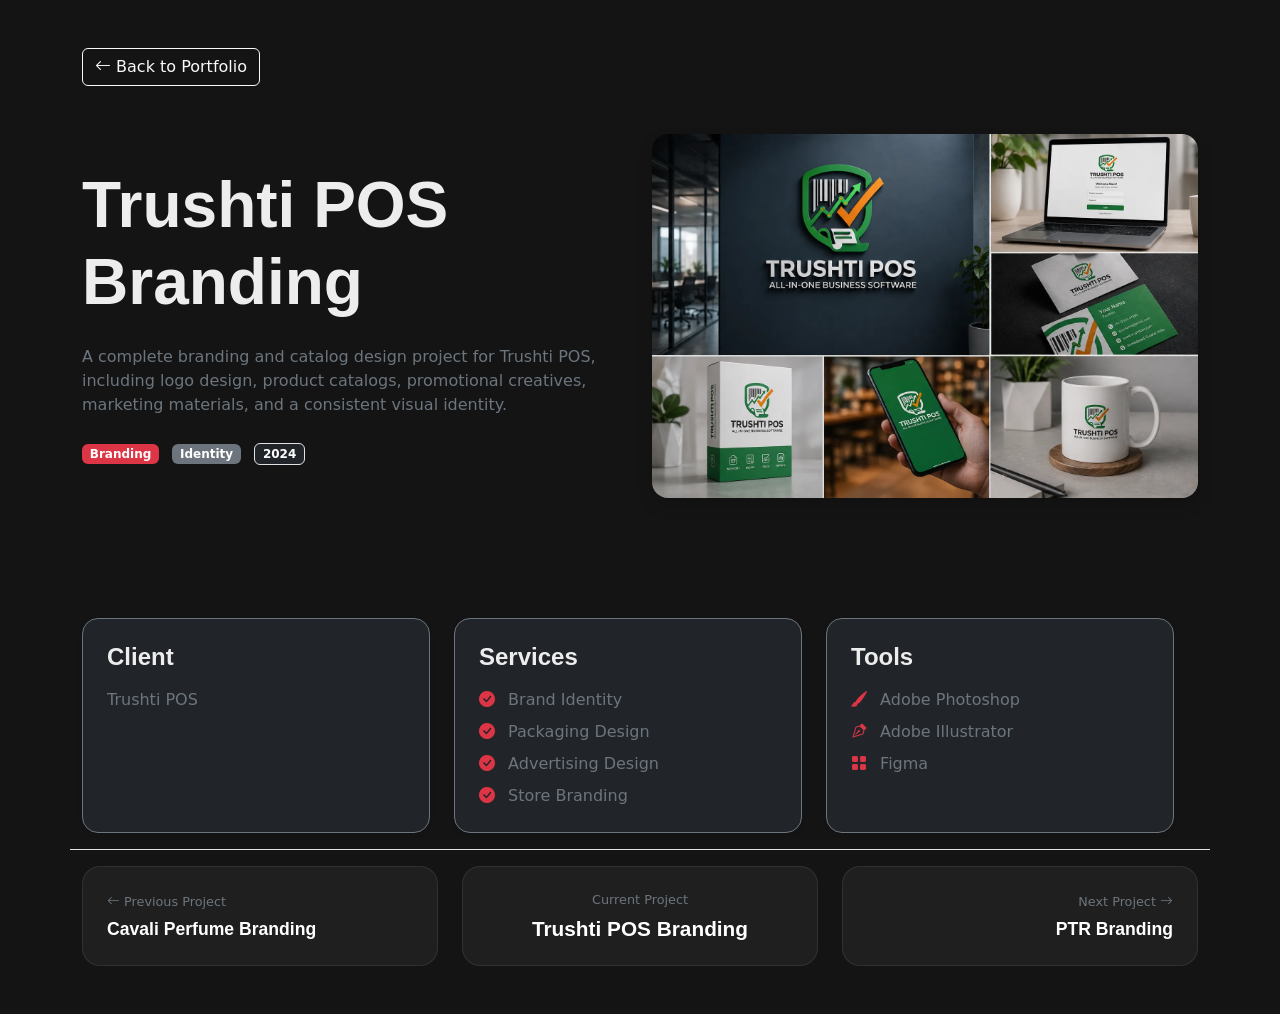
==== commit 1cedf236: "portfolio changes" ====
--- a/Craftivo/projects/trushti.html
+++ b/Craftivo/projects/trushti.html
@@ -411,7 +411,7 @@
         <!-- Next -->
         <div class="col-lg-4 col-md-4" data-aos="fade-left">
 
-            <a href="texozen.html" class="nav-card text-decoration-none text-end">
+            <a href="ptr.html" class="nav-card text-decoration-none text-end">
 
                 <small class="text-secondary">
                     Next Project
@@ -419,7 +419,7 @@
                 </small>
 
                 <h5 class="mt-2 mb-0">
-                    Texozen Brand Identity
+                    PTR Branding
                 </h5>
 
             </a>
--- a/Craftivo/assets/css/main.css
+++ b/Craftivo/assets/css/main.css
@@ -4667,4 +4667,114 @@
 
     box-shadow:0 25px 60px rgba(0,0,0,.35);
 
+}
+/* ============================
+   View All Project Card
+============================ */
+
+.view-all-card{
+    display:flex;
+    align-items:center;
+    justify-content:center;
+
+    width:100%;
+    height:100%;
+    min-height:30px;
+
+    background:#1f1f1f;
+    border:1px solid rgba(255,255,255,.08);
+    border-radius:20px;
+
+    padding:30px;
+
+    text-align:center;
+
+    transition:all .35s ease;
+}
+
+.view-all-wrapper{
+    width: 100%;
+}
+
+.view-icon{
+    width:70px;
+    height:70px;
+
+    margin:0 auto 22px;
+
+    border-radius:50%;
+    background:#ff4d4d;
+
+    display:flex;
+    align-items:center;
+    justify-content:center;
+}
+
+.view-icon i{
+    color:#fff;
+    font-size:28px;
+}
+
+.view-all-wrapper h3{
+    color:#fff;
+    font-size:2rem;
+    font-weight:700;
+    margin-bottom:14px;
+}
+
+.view-all-wrapper p{
+    color:#9ca3af;
+    font-size:16px;
+    line-height:1.7;
+    max-width:260px;
+    margin:0 auto 26px;
+}
+
+.view-btn{
+    display:inline-flex;
+    align-items:center;
+    gap:8px;
+
+    color:#ff4d4d;
+    font-weight:600;
+
+    transition:.3s;
+}
+
+.view-all-card:hover{
+    transform:translateY(-8px);
+    border-color:#ff4d4d;
+    box-shadow:0 20px 40px rgba(255,77,77,.18);
+}
+
+.view-all-card:hover .view-btn{
+    gap:14px;
+}
+
+.portfolio-card{
+    margin-bottom:60px;
+}
+
+.portfolio-image-container img{
+    width:100%;
+    border-radius:20px;
+    display:block;
+}
+
+.portfolio-meta{
+    display:flex;
+    justify-content:space-between;
+    align-items:center;
+    margin-top:20px;
+}
+
+.project-tags{
+    display:flex;
+    gap:10px;
+    flex-wrap:wrap;
+}
+
+.project-year{
+    color:#9ca3af;
+    font-weight:600;
 }
